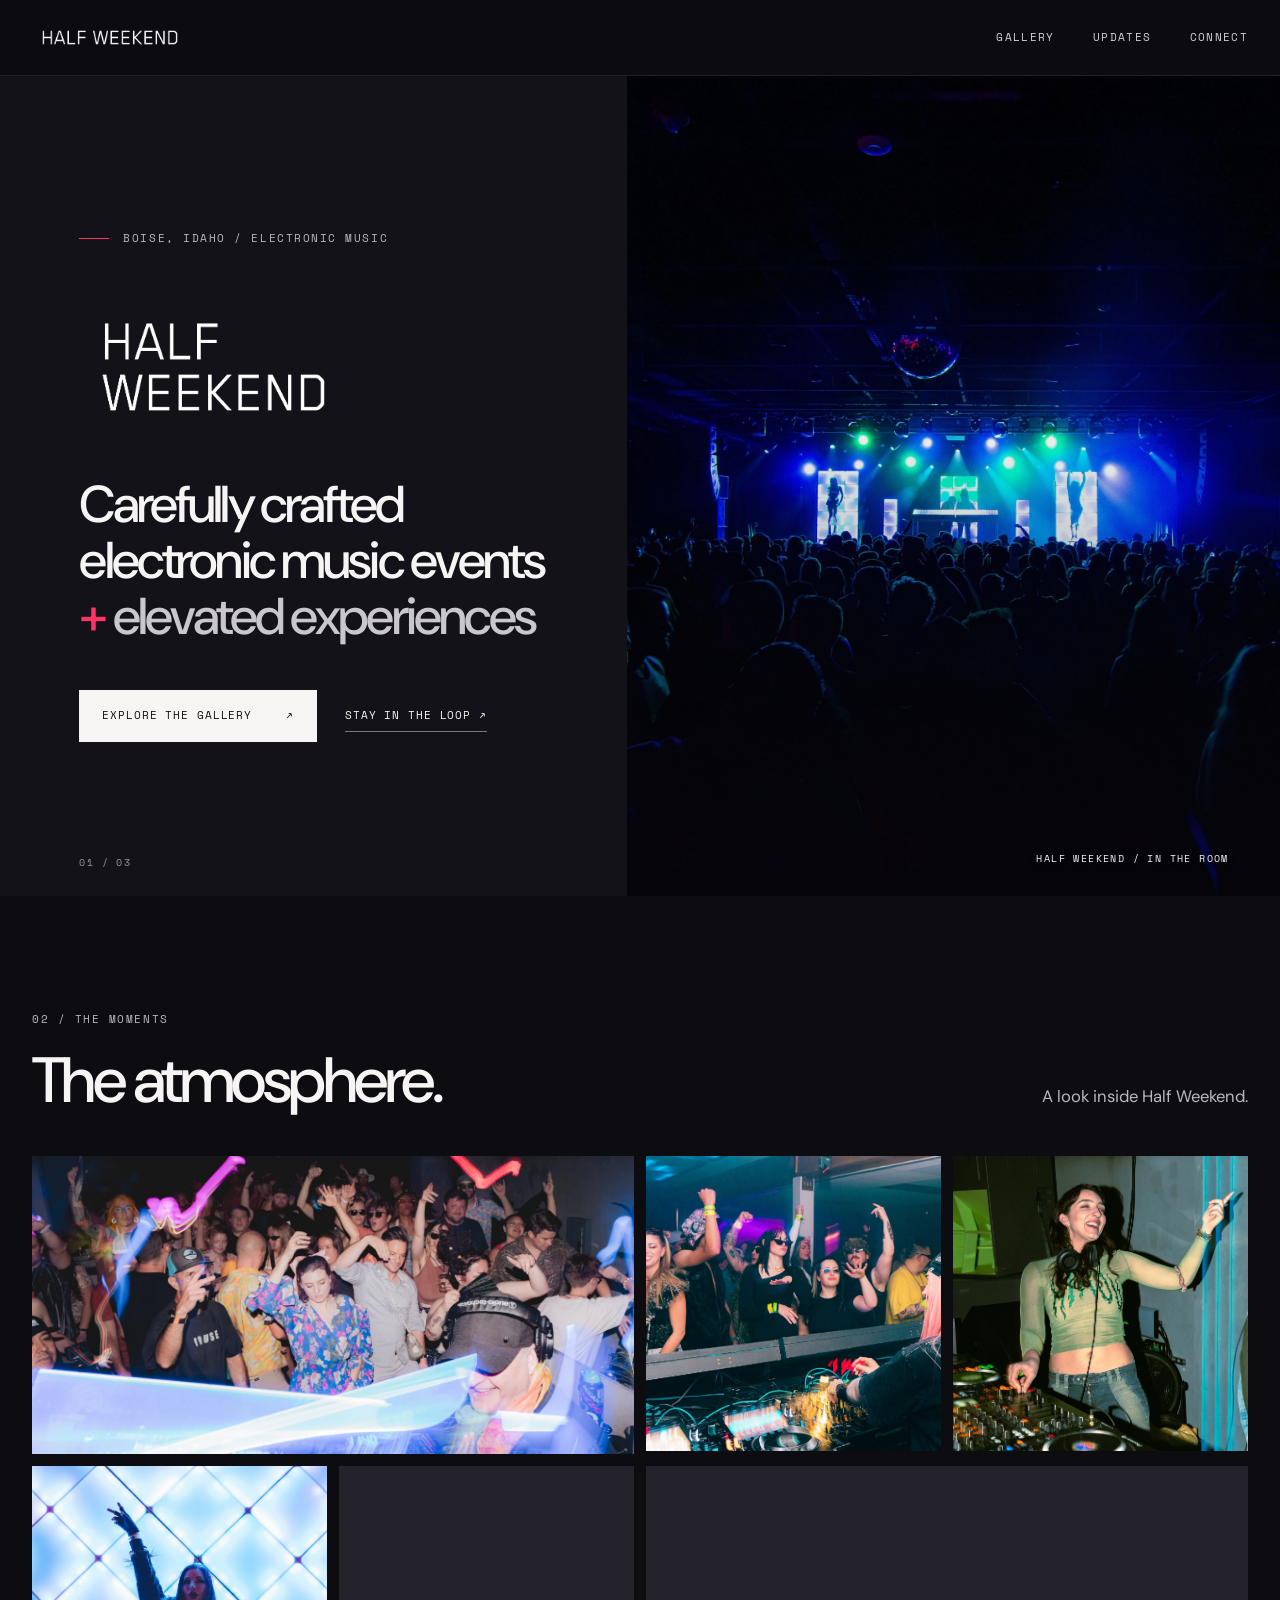
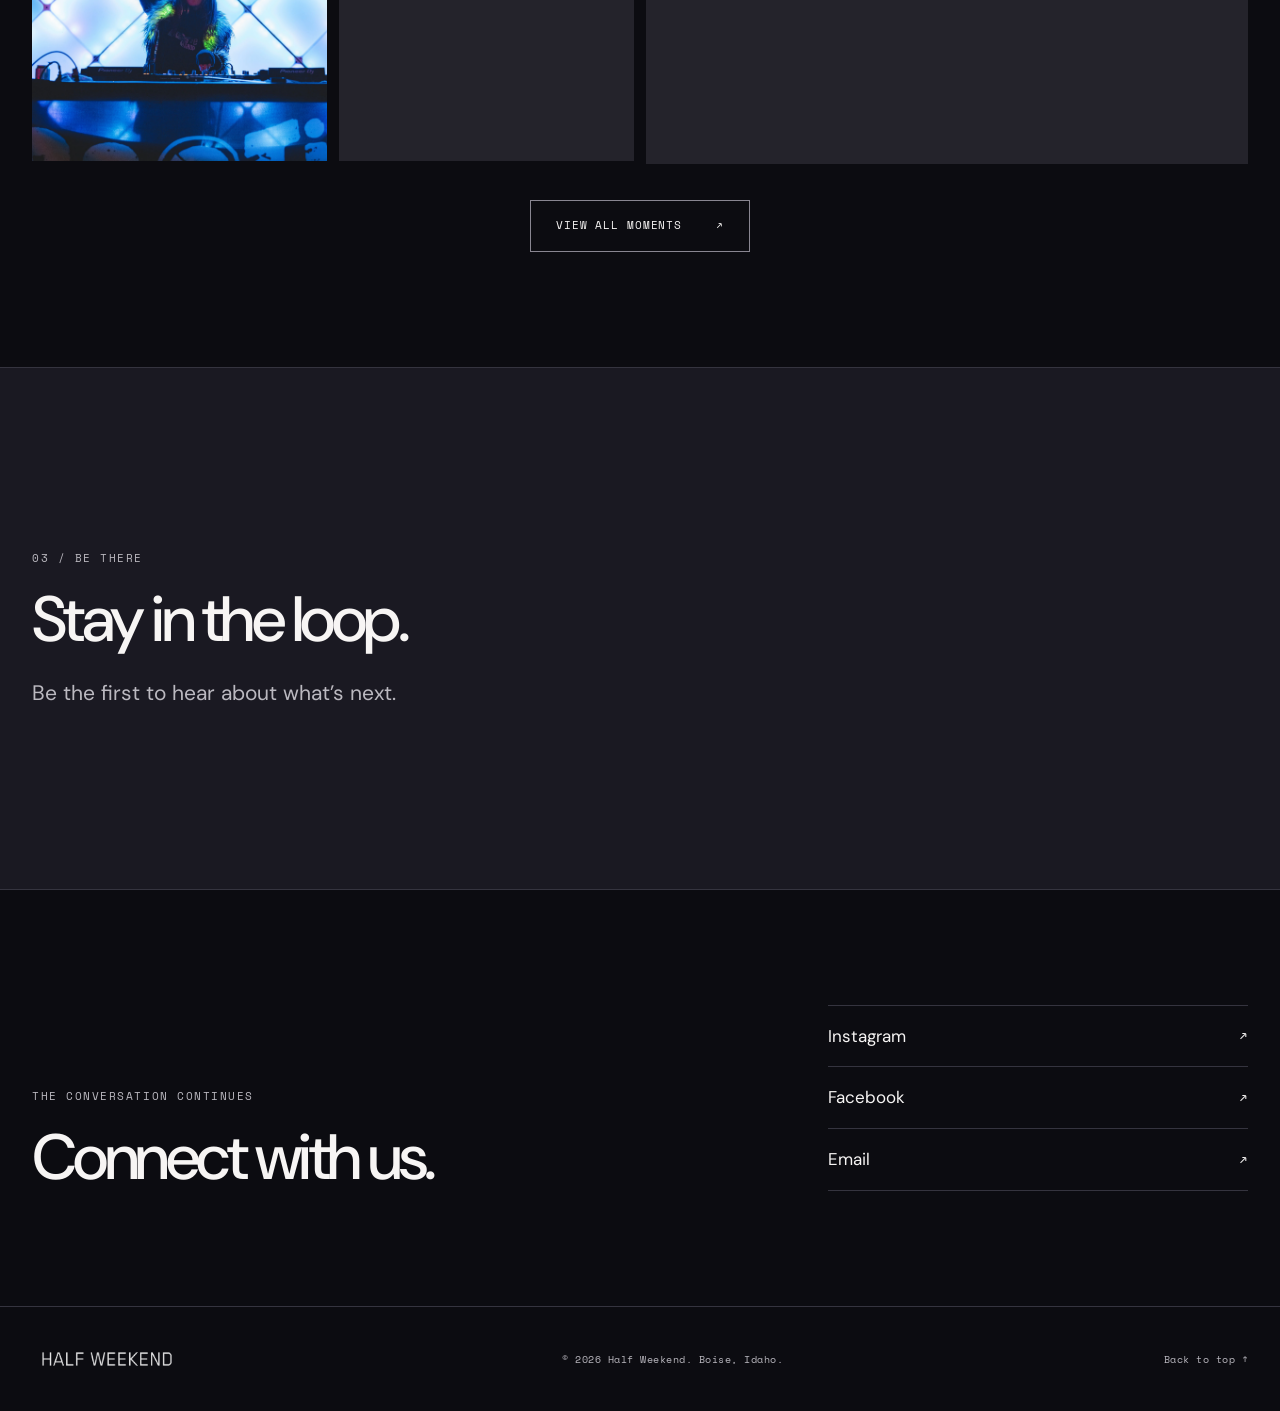
==== index.html @ f40caf77 "Remove gallery date range" ====
<!DOCTYPE html>
<html lang="en">
<head>
    <meta charset="UTF-8">
    <meta name="viewport" content="width=device-width, initial-scale=1.0">
    <meta name="theme-color" content="#101015">
    <title>Half Weekend | Experimental Music Events in Boise</title>
    <meta name="description" content="Carefully crafted electronic music events + elevated experiences in Boise, Idaho.">
    <meta property="og:title" content="Half Weekend | Experimental Music Events">
    <meta property="og:description" content="Carefully crafted electronic music events + elevated experiences in Boise, Idaho.">
    <meta property="og:image" content="https://halfweekend.com/hero.jpg">
    <meta property="og:type" content="website">
    <meta property="og:url" content="https://halfweekend.com">
    <meta name="twitter:card" content="summary_large_image">
    <meta name="twitter:title" content="Half Weekend | Experimental Music Events">
    <meta name="twitter:description" content="Carefully crafted electronic music events + elevated experiences in Boise, Idaho.">
    <meta name="twitter:image" content="https://halfweekend.com/hero.jpg">
    <link rel="icon" type="image/png" href="favicon.png">
    <script type="application/ld+json">
    {
        "@context": "https://schema.org",
        "@type": "Organization",
        "name": "Half Weekend",
        "url": "https://halfweekend.com",
        "description": "Carefully crafted electronic music events + elevated experiences in Boise, Idaho.",
        "genre": "Electronic",
        "location": {
            "@type": "Place",
            "name": "Boise, Idaho"
        },
        "sameAs": [
            "https://instagram.com/halfweekend",
            "https://facebook.com/halfweekend"
        ]
    }
    </script>
    <link rel="preconnect" href="https://fonts.googleapis.com">
    <link rel="preconnect" href="https://fonts.gstatic.com" crossorigin>
    <link href="https://fonts.googleapis.com/css2?family=DM+Sans:wght@400;500;600;700&family=Space+Mono:wght@400;700&display=swap" rel="stylesheet">
    <link rel="preload" href="hero.jpg" as="image">
    <link rel="stylesheet" href="style.css">
    <script src="script.js" defer></script>

</head>
<body>
    <a class="skip-link" href="#main">Skip to content</a>
    <!-- Navigation and first impression -->
    <header class="site-header" id="site-header">
        <div class="header-inner">
            <a class="brand" href="#top" aria-label="Half Weekend, back to top"><img src="logo-1line.png" alt="Half Weekend" width="1650" height="401"></a>
            <nav class="site-nav" aria-label="Main navigation">
                <a href="#gallery">Gallery</a>
                <a href="#signup">Updates</a>
                <a href="#connect">Connect</a>
            </nav>
        </div>
    </header>
    <main id="main">
        <section class="hero" id="top" aria-labelledby="hero-title">
            <div class="hero-copy">
                <div class="hero-copy-inner">
                    <p class="eyebrow hero-eyebrow"><span class="eyebrow-rule"></span>Boise, Idaho / Electronic music</p>
                    <img class="hero-logo" src="logo-stack.png" alt="Half Weekend" width="1362" height="753">
                    <h1 id="hero-title">Carefully crafted electronic music events <span><span class="plus">+</span> elevated experiences</span></h1>
                    <div class="hero-actions">
                        <a class="button button-primary" href="#gallery">Explore the gallery <span aria-hidden="true">↗</span></a>
                        <a class="text-link" href="#signup">Stay in the loop <span aria-hidden="true">↗</span></a>
                    </div>
                </div>
                <span class="hero-index" aria-hidden="true">01 / 03</span>
            </div>
            <div class="hero-visual" aria-hidden="true"><div class="hero-photo"></div><span class="photo-caption">Half Weekend / In the room</span></div>
        </section>

    <!-- Gallery -->
    <section class="gallery-section section" id="gallery" aria-labelledby="gallery-title">
        <div class="container">
            <div class="section-heading" data-reveal>
                <div><p class="eyebrow">02 / The moments</p><h2 id="gallery-title">The atmosphere.</h2></div>
                <p class="section-intro">A look inside Half Weekend.</p>
            </div>
            <div class="gallery-grid" id="gallery-grid">
                <button class="gallery-item" type="button" aria-label="Open event photo 1"><img src="gallery/01.jpg" alt="Guests dancing at a Half Weekend event" loading="lazy" decoding="async"></button>
                <button class="gallery-item" type="button" aria-label="Open event photo 2"><img src="gallery/03.jpg" alt="Crowd dancing near the DJ booth" loading="lazy" decoding="async"></button>
                <button class="gallery-item" type="button" aria-label="Open event photo 3"><img src="gallery/05.jpg" alt="DJ performing at a Half Weekend event" loading="lazy" decoding="async"></button>
                <button class="gallery-item" type="button" aria-label="Open event photo 4"><img src="gallery/08.jpg" alt="Performer in front of illuminated stage panels" loading="lazy" decoding="async"></button>
                <button class="gallery-item" type="button" aria-label="Open event photo 5"><img src="gallery/11.jpg" alt="DJ smiling beside the decks" loading="lazy" decoding="async"></button>
                <button class="gallery-item" type="button" aria-label="Open event photo 6"><img src="gallery/14.jpg" alt="Performer under red stage lighting" loading="lazy" decoding="async"></button>
                <button class="gallery-item" type="button" aria-label="Open event photo 7"><img src="gallery/17.jpg" alt="Half Weekend event moment" loading="lazy" decoding="async"></button>
                <button class="gallery-item" type="button" aria-label="Open event photo 8"><img src="gallery/19.jpg" alt="Half Weekend event moment" loading="lazy" decoding="async"></button>
                <button class="gallery-item" type="button" aria-label="Open event photo 9"><img src="gallery/22.jpg" alt="Half Weekend event moment" loading="lazy" decoding="async"></button>
                <button class="gallery-item" type="button" aria-label="Open event photo 10"><img src="gallery/25.jpg" alt="Half Weekend event moment" loading="lazy" decoding="async"></button>
                <button class="gallery-item" type="button" aria-label="Open event photo 11"><img src="gallery/27.jpg" alt="Half Weekend event moment" loading="lazy" decoding="async"></button>
                <button class="gallery-item" type="button" aria-label="Open event photo 12"><img src="gallery/30.jpg" alt="Half Weekend event moment" loading="lazy" decoding="async"></button>
                <button class="gallery-item" type="button" aria-label="Open event photo 13"><img src="gallery/33.jpg" alt="Half Weekend event moment" loading="lazy" decoding="async"></button>
                <button class="gallery-item" type="button" aria-label="Open event photo 14"><img src="gallery/35.jpg" alt="Half Weekend event moment" loading="lazy" decoding="async"></button>
                <button class="gallery-item" type="button" aria-label="Open event photo 15"><img src="gallery/38.jpg" alt="Half Weekend event moment" loading="lazy" decoding="async"></button>
                <button class="gallery-item" type="button" aria-label="Open event photo 16"><img src="gallery/40.jpg" alt="Half Weekend event moment" loading="lazy" decoding="async"></button>
                <button class="gallery-item" type="button" aria-label="Open event photo 17"><img src="gallery/43.jpg" alt="Half Weekend event moment" loading="lazy" decoding="async"></button>
                <button class="gallery-item" type="button" aria-label="Open event photo 18"><img src="gallery/45.jpg" alt="Half Weekend event moment" loading="lazy" decoding="async"></button>
                <button class="gallery-item" type="button" aria-label="Open event photo 19"><img src="gallery/48.jpg" alt="Half Weekend event moment" loading="lazy" decoding="async"></button>
                <button class="gallery-item" type="button" aria-label="Open event photo 20"><img src="gallery/50.jpg" alt="Half Weekend event moment" loading="lazy" decoding="async"></button>
                <button class="gallery-item" type="button" aria-label="Open event photo 21"><img src="gallery/53.jpg" alt="Half Weekend event moment" loading="lazy" decoding="async"></button>
                <button class="gallery-item" type="button" aria-label="Open event photo 22"><img src="gallery/55.jpg" alt="Half Weekend event moment" loading="lazy" decoding="async"></button>
                <button class="gallery-item" type="button" aria-label="Open event photo 23"><img src="gallery/58.jpg" alt="Half Weekend event moment" loading="lazy" decoding="async"></button>
                <button class="gallery-item" type="button" aria-label="Open event photo 24"><img src="gallery/60.jpg" alt="Half Weekend event moment" loading="lazy" decoding="async"></button>
            </div>
            <div class="gallery-action"><button class="button button-outline" id="gallery-toggle" type="button" aria-controls="gallery-grid" aria-expanded="false" hidden>View all moments <span aria-hidden="true">↗</span></button></div>
        </div>
    </section>

    <!-- Updates -->
    <section class="signup-section section" id="signup" aria-labelledby="signup-title">
        <div class="container signup-layout">
            <div class="signup-copy" data-reveal>
                <p class="eyebrow">03 / Be there</p>
                <h2 id="signup-title">Stay in the loop.</h2>
                <p>Be the first to hear about what’s next.</p>
            </div>
            <div class="signup-embed" data-reveal>
                <script src="https://embed.laylo.com/laylo-sdk.js"></script>
                <iframe id="laylo-drop-0bccf481-c435-4239-86c3-409376512aeb" title="Get Half Weekend event updates" frameborder="0" scrolling="no" allow="web-share" allowtransparency="true" style="width: 1px; min-width: 100%; max-width: 600px; margin: 0 auto; display: block;" src="https://embed.laylo.com?dropId=0bccf481-c435-4239-86c3-409376512aeb&color=ff3366&minimal=false&theme=dark"></iframe>
            </div>
        </div>
    </section>

    <!-- Connect -->
    <section class="connect-section section" id="connect" aria-labelledby="connect-title">
        <div class="container connect-layout" data-reveal>
            <div><p class="eyebrow">The conversation continues</p><h2 id="connect-title">Connect with us.</h2></div>
            <div class="connect-links">
                <a href="https://instagram.com/halfweekend" target="_blank" rel="noopener noreferrer">Instagram <span aria-hidden="true">↗</span></a>
                <a href="https://facebook.com/halfweekend" target="_blank" rel="noopener noreferrer">Facebook <span aria-hidden="true">↗</span></a>
                <a href="mailto:booking@halfweekend.com">Email <span aria-hidden="true">↗</span></a>
            </div>
        </div>
    </section>
    </main>

    <footer class="site-footer">
        <div class="container footer-inner">
            <img src="logo-1line.png" alt="Half Weekend" width="1650" height="401">
            <p>&copy; 2026 Half Weekend. Boise, Idaho.</p>
            <a href="#top">Back to top ↑</a>
        </div>
    </footer>

    <div class="lightbox" id="lightbox" role="dialog" aria-modal="true" aria-label="Event photo viewer" hidden>
        <button class="lightbox-close" type="button" aria-label="Close image viewer">×</button>
        <img class="lightbox-image" src="" alt="">
    </div>
</body>
</html>
---- style.css ----
:root {
  --ink: #f7f5f4;
  --muted: #bbb9c0;
  --quiet: #9997a3;
  --bg: #0c0c11;
  --panel: #121218;
  --panel-alt: #1a1922;
  --line: #35343f;
  --accent: #ff3366;
  --font-body: 'DM Sans', Arial, sans-serif;
  --font-label: 'Space Mono', monospace;
  --ease: cubic-bezier(.22, 1, .36, 1);
}
* { box-sizing: border-box; }
html { scroll-behavior: smooth; scroll-padding-top: 76px; }
body { margin: 0; min-width: 320px; color: var(--ink); background: var(--bg); font-family: var(--font-body); -webkit-font-smoothing: antialiased; }
body.lightbox-open { overflow: hidden; }
a { color: inherit; text-decoration: none; }
button { font: inherit; }
img { display: block; max-width: 100%; }
:focus-visible { outline: 2px solid var(--accent); outline-offset: 4px; }
[hidden] { display: none !important; }
.container { width: min(100% - 64px, 1360px); margin-inline: auto; }
.skip-link { position: fixed; z-index: 500; top: -70px; left: 16px; padding: 12px 18px; background: var(--ink); color: var(--bg); }
.skip-link:focus { top: 12px; }
.eyebrow { display: flex; align-items: center; gap: 14px; margin: 0; color: var(--muted); font: 400 11px/1.6 var(--font-label); letter-spacing: .14em; text-transform: uppercase; }
.eyebrow-rule { width: 30px; height: 1px; flex: none; background: var(--accent); }

/* Navigation */
.site-header { position: sticky; top: 0; z-index: 100; height: 76px; background: rgba(12,12,17,.94); border-bottom: 1px solid rgba(255,255,255,.09); backdrop-filter: blur(18px); -webkit-backdrop-filter: blur(18px); transition: box-shadow .45s var(--ease); }
.site-header.scrolled { box-shadow: 0 12px 38px rgba(0,0,0,.22); }
.header-inner { width: min(100% - 64px, 1360px); height: 100%; margin-inline: auto; display: flex; align-items: center; justify-content: space-between; gap: 24px; }
.brand { display: inline-flex; align-items: center; flex: none; }
.brand img { width: 156px; height: auto; }
.site-nav { display: flex; align-items: center; gap: clamp(20px, 3vw, 44px); }
.site-nav a { position: relative; padding: 10px 0; color: #d4d2d7; font: 400 11px/1.4 var(--font-label); letter-spacing: .12em; text-transform: uppercase; transition: color .3s ease; }
.site-nav a::after { content: ''; position: absolute; left: 0; right: 100%; bottom: 4px; height: 1px; background: var(--accent); transition: right .5s var(--ease); }
.site-nav a:hover { color: white; }
.site-nav a:hover::after, .site-nav a:focus-visible::after { right: 0; }

/* First impression */
.hero { min-height: min(820px, calc(100svh - 76px)); display: grid; grid-template-columns: minmax(0, 49%) minmax(0, 51%); background: var(--panel); }
.hero-copy { position: relative; display: flex; align-items: center; padding: clamp(48px, 7vw, 112px) clamp(32px, 6.2vw, 112px); }
.hero-copy-inner { width: min(100%, 660px); margin-left: auto; }
.hero-logo { width: clamp(210px, 21vw, 315px); height: auto; margin: clamp(28px, 5vh, 54px) 0 clamp(24px, 4vh, 42px); animation: rise-in 1s var(--ease) both; }
.hero-eyebrow { animation: rise-in .85s var(--ease) both; }
.hero h1 { max-width: 690px; margin: 0; font-size: clamp(2.6rem, 4.05vw, 5rem); font-weight: 500; line-height: 1.08; letter-spacing: -.055em; text-wrap: balance; animation: rise-in 1.1s .12s var(--ease) both; }
.hero h1 span { color: #c9c6ce; }
.hero h1 .plus { color: var(--accent); }
.hero-actions { display: flex; align-items: center; flex-wrap: wrap; gap: 28px; margin-top: clamp(30px, 5vh, 54px); animation: rise-in 1.1s .25s var(--ease) both; }
.button { display: inline-flex; min-height: 52px; align-items: center; justify-content: center; gap: 34px; padding: 12px 22px; border: 1px solid transparent; cursor: pointer; font: 400 11px/1.4 var(--font-label); letter-spacing: .08em; text-transform: uppercase; transition: background .3s ease, color .3s ease, border-color .3s ease, transform .5s var(--ease); }
.button:hover { transform: translateY(-3px); }
.button-primary { color: #101015; background: var(--ink); }
.button-primary:hover { background: var(--accent); }
.text-link { display: inline-flex; align-items: center; gap: 8px; padding: 8px 0; color: var(--ink); font: 400 11px/1.4 var(--font-label); letter-spacing: .08em; text-transform: uppercase; border-bottom: 1px solid #777581; transition: color .3s ease, border-color .3s ease; }
.text-link:hover { color: var(--accent); border-color: var(--accent); }
.hero-index { position: absolute; left: clamp(32px, 6.2vw, 112px); bottom: 26px; color: var(--quiet); font: 400 10px var(--font-label); letter-spacing: .14em; }
.hero-visual { position: relative; min-width: 0; overflow: hidden; background: #090b18; }
.hero-photo { position: absolute; inset: 0; background: linear-gradient(180deg, rgba(8,7,16,.08) 45%, rgba(8,7,16,.55) 100%), url('hero.jpg') center center / cover no-repeat; animation: photo-arrive 2s var(--ease) both; }
.photo-caption { position: absolute; right: clamp(24px, 4vw, 60px); bottom: 30px; color: #f5f3f8; font: 400 10px var(--font-label); letter-spacing: .14em; text-transform: uppercase; text-shadow: 0 1px 8px #000; }

/* Sections and gallery */
.section { padding: clamp(84px, 9vw, 152px) 0; }
.section-heading { display: flex; align-items: end; justify-content: space-between; gap: 32px; margin-bottom: 42px; }
.section h2 { margin: 18px 0 0; font-size: clamp(2.55rem, 5vw, 5.2rem); font-weight: 500; line-height: 1.05; letter-spacing: -.055em; }
.section-intro { margin: 0 0 4px; color: var(--muted); font-size: clamp(15px, 1.3vw, 18px); line-height: 1.55; }
.gallery-grid { display: grid; grid-template-columns: repeat(12, minmax(0, 1fr)); gap: 12px; }
.gallery-item { position: relative; grid-column: span 3; overflow: hidden; aspect-ratio: 1; padding: 0; border: 0; background: #24232b; cursor: zoom-in; }
.gallery-item:nth-child(6n + 1), .gallery-item:nth-child(6n + 6) { grid-column: span 6; aspect-ratio: 2.02; }
.gallery-item img { width: 100%; height: 100%; object-fit: cover; transition: transform .9s var(--ease), filter .5s ease; }
.gallery-item::after { content: 'VIEW ↗'; position: absolute; inset: auto 0 0; padding: 34px 18px 16px; color: white; background: linear-gradient(transparent, rgba(0,0,0,.62)); opacity: 0; transform: translateY(7px); font: 400 10px var(--font-label); letter-spacing: .14em; text-align: left; transition: opacity .5s var(--ease), transform .5s var(--ease); }
.gallery-item:hover img, .gallery-item:focus-visible img { transform: scale(1.045); filter: brightness(.8); }
.gallery-item:hover::after, .gallery-item:focus-visible::after { opacity: 1; transform: translateY(0); }
.gallery-grid.is-collapsed .gallery-item:nth-child(n + 7) { display: none; }
.gallery-action { margin-top: 36px; text-align: center; }
.button-outline { min-width: 220px; color: var(--ink); border-color: #898691; background: transparent; }
.button-outline:hover { border-color: var(--accent); color: var(--accent); }

/* Updates */
.signup-section { background: var(--panel-alt); border-block: 1px solid var(--line); }
.signup-layout { display: grid; grid-template-columns: minmax(0, 1fr) minmax(0, 1fr); align-items: center; gap: clamp(36px, 7vw, 112px); }
.signup-copy h2 { max-width: 560px; }
.signup-copy > p:last-child { margin: 26px 0 0; color: var(--muted); font-size: clamp(17px, 1.7vw, 21px); }
.signup-embed { width: 100%; max-width: 600px; min-height: 290px; margin-inline: auto; }
.signup-embed iframe { border: 0; }

/* Connect and footer */
.connect-layout { display: flex; align-items: end; justify-content: space-between; gap: 48px; }
.connect-layout h2 { margin-bottom: 0; }
.connect-links { width: min(100%, 420px); }
.connect-links a { display: flex; align-items: center; justify-content: space-between; min-height: 62px; border-bottom: 1px solid var(--line); font-size: 17px; transition: color .3s ease, padding .5s var(--ease); }
.connect-links a:first-child { border-top: 1px solid var(--line); }
.connect-links a:hover { color: var(--accent); padding-inline: 8px; }
.connect-links a span { font: 14px var(--font-label); }
.site-footer { padding: 34px 0; border-top: 1px solid var(--line); }
.footer-inner { display: flex; align-items: center; justify-content: space-between; gap: 24px; }
.footer-inner img { width: 150px; height: auto; opacity: .88; }
.footer-inner p, .footer-inner a { margin: 0; color: var(--muted); font: 400 10px/1.5 var(--font-label); letter-spacing: .05em; }
.footer-inner a { transition: color .3s ease; }
.footer-inner a:hover { color: var(--accent); }

/* Viewer */
.lightbox { position: fixed; z-index: 300; inset: 0; display: grid; place-items: center; padding: 72px 24px 24px; background: rgba(4,4,8,.96); animation: fade-in .35s ease both; }
.lightbox-image { max-width: 100%; max-height: calc(100svh - 96px); object-fit: contain; }
.lightbox-close { position: absolute; top: 12px; right: 22px; width: 48px; height: 48px; color: white; border: 0; background: transparent; cursor: pointer; font-size: 36px; line-height: 1; }

/* Motion stays quiet and never hides content without script support. */
@keyframes rise-in { from { opacity: 0; transform: translateY(20px); } to { opacity: 1; transform: translateY(0); } }
@keyframes photo-arrive { from { opacity: .45; transform: scale(1.055); } to { opacity: 1; transform: scale(1); } }
@keyframes fade-in { from { opacity: 0; } to { opacity: 1; } }
.will-reveal { opacity: 0; transform: translateY(22px); transition: opacity .9s var(--ease), transform .9s var(--ease); }
.will-reveal.is-visible { opacity: 1; transform: translateY(0); }

@media (max-width: 1100px) {
  .hero { grid-template-columns: 52% 48%; }
  .hero-copy { padding-inline: clamp(32px, 5vw, 60px); }
  .hero-index { left: clamp(32px, 5vw, 60px); }
  .hero h1 { font-size: clamp(2.55rem, 4.6vw, 4rem); }
}
@media (max-width: 800px) {
  .hero { min-height: 0; grid-template-columns: 1fr; }
  .hero-copy { min-height: 590px; padding: 52px 32px 64px; }
  .hero-copy-inner { margin: 0; }
  .hero-logo { width: clamp(200px, 36vw, 280px); margin-block: 28px; }
  .hero h1 { max-width: 650px; font-size: clamp(2.8rem, 7vw, 4.3rem); }
  .hero-index { left: 32px; bottom: 20px; }
  .hero-visual { height: clamp(360px, 56vw, 540px); }
  .gallery-item { grid-column: span 6; }
  .gallery-item:nth-child(6n + 1), .gallery-item:nth-child(6n + 6) { grid-column: span 12; aspect-ratio: 1.8; }
  .signup-layout { grid-template-columns: 1fr; gap: 36px; }
  .signup-embed { margin-inline: 0; }
  .connect-layout { align-items: start; flex-direction: column; }
}
@media (max-width: 560px) {
  html { scroll-padding-top: 64px; }
  .container, .header-inner { width: min(100% - 36px, 1360px); }
  .site-header { height: 64px; }
  .brand img { width: 112px; }
  .site-nav { gap: 12px; }
  .site-nav a { font-size: 9px; letter-spacing: .03em; }
  .hero-copy { min-height: 0; padding: 42px 24px 62px; }
  .hero-eyebrow { font-size: 9px; letter-spacing: .06em; }
  .eyebrow-rule { width: 18px; }
  .hero-logo { width: 208px; margin-block: 24px; }
  .hero h1 { font-size: clamp(2.15rem, 10vw, 3.25rem); }
  .hero-actions { gap: 18px; margin-top: 28px; }
  .button { min-height: 48px; gap: 18px; padding-inline: 16px; font-size: 10px; }
  .text-link { font-size: 10px; }
  .hero-index { display: none; }
  .hero-visual { height: 35svh; min-height: 220px; }
  .photo-caption { right: 18px; bottom: 18px; font-size: 9px; }
  .section { padding-block: 74px; }
  .section-heading { display: block; margin-bottom: 28px; }
  .section h2 { margin-top: 14px; }
  .section-intro { margin-top: 20px; }
  .gallery-grid { gap: 8px; }
  .gallery-item, .gallery-item:nth-child(6n + 1), .gallery-item:nth-child(6n + 6) { grid-column: span 6; aspect-ratio: .88; }
  .signup-embed { min-height: 300px; }
  .connect-layout { gap: 32px; }
  .footer-inner { flex-wrap: wrap; }
  .footer-inner img { width: 130px; }
  .footer-inner p { order: 3; width: 100%; }
}
@media (max-width: 360px) {
  .brand img { width: 96px; }
  .site-nav { gap: 9px; }
  .site-nav a { font-size: 8px; }
  .hero h1 { font-size: 2.05rem; }
}
@media (prefers-reduced-motion: reduce) {
  html { scroll-behavior: auto; }
  *, *::before, *::after { animation-duration: .01ms !important; animation-iteration-count: 1 !important; transition-duration: .01ms !important; }
  .will-reveal { opacity: 1; transform: none; }
}
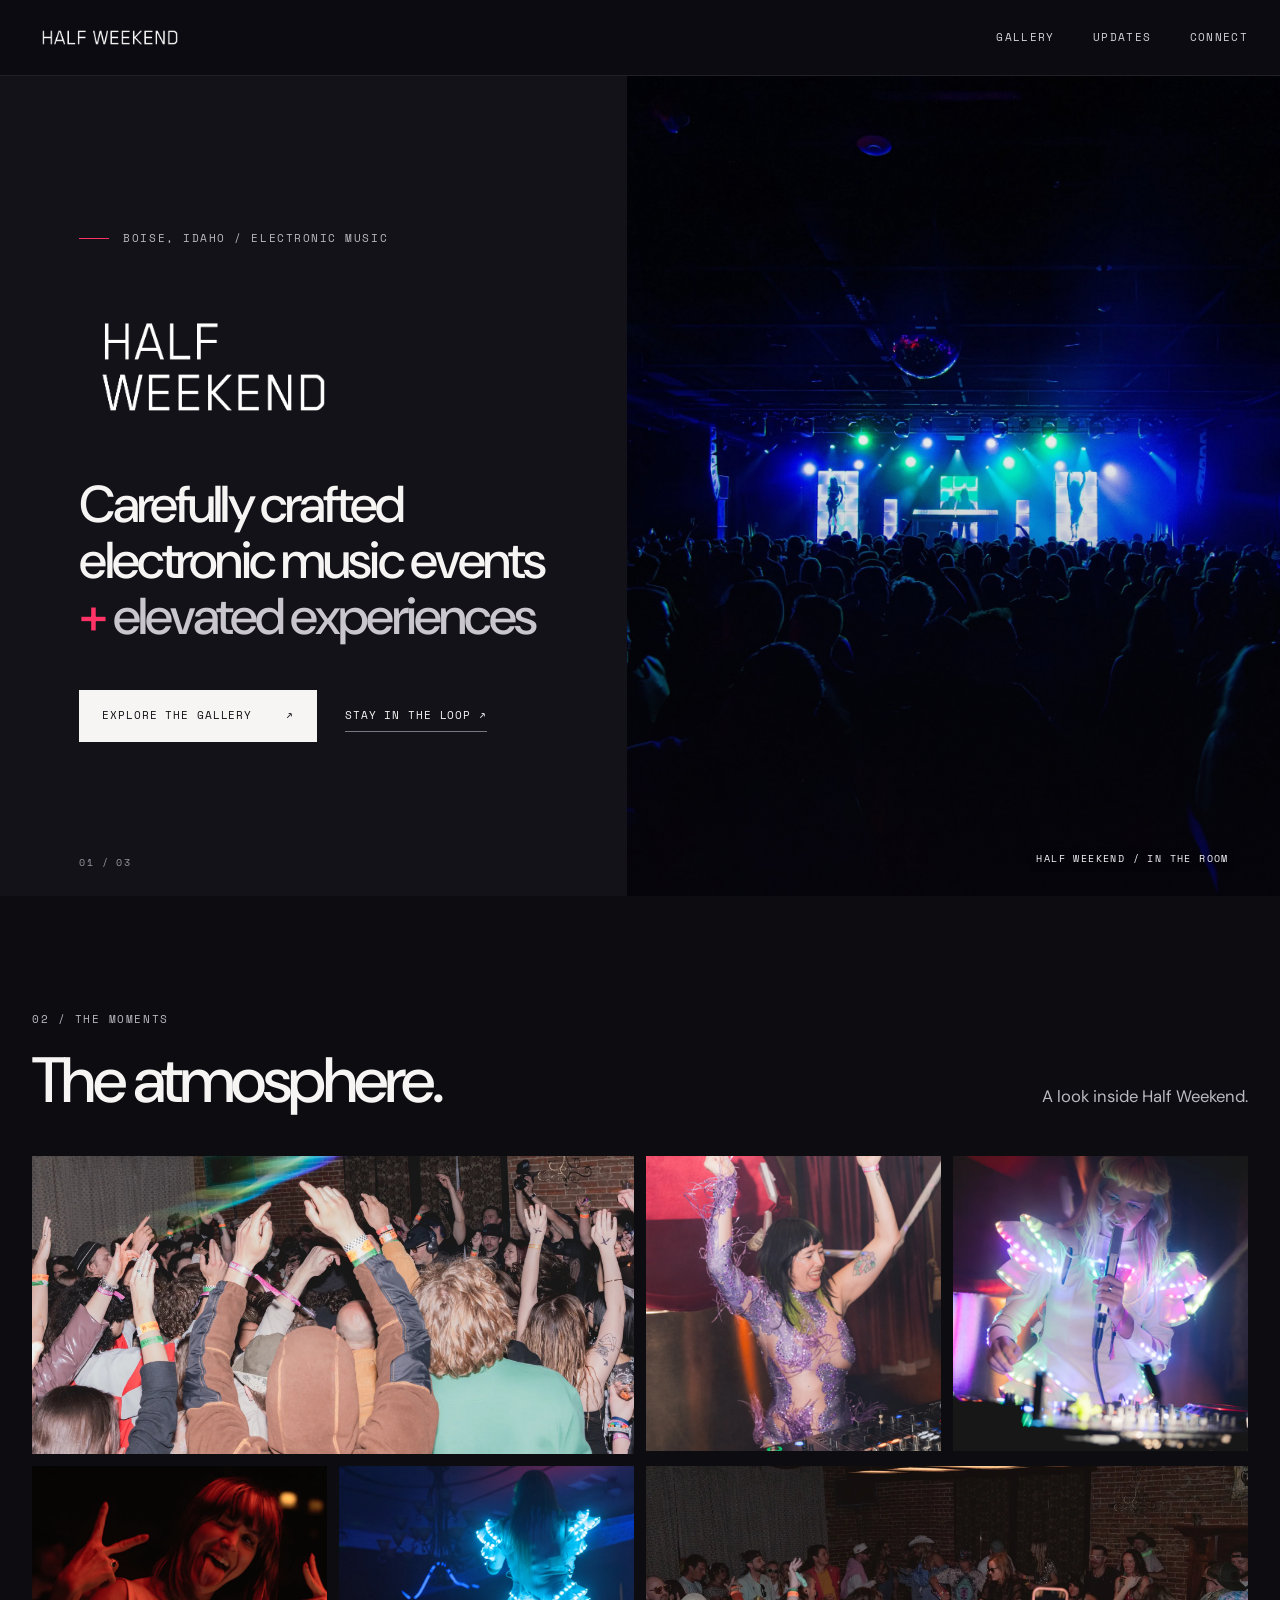
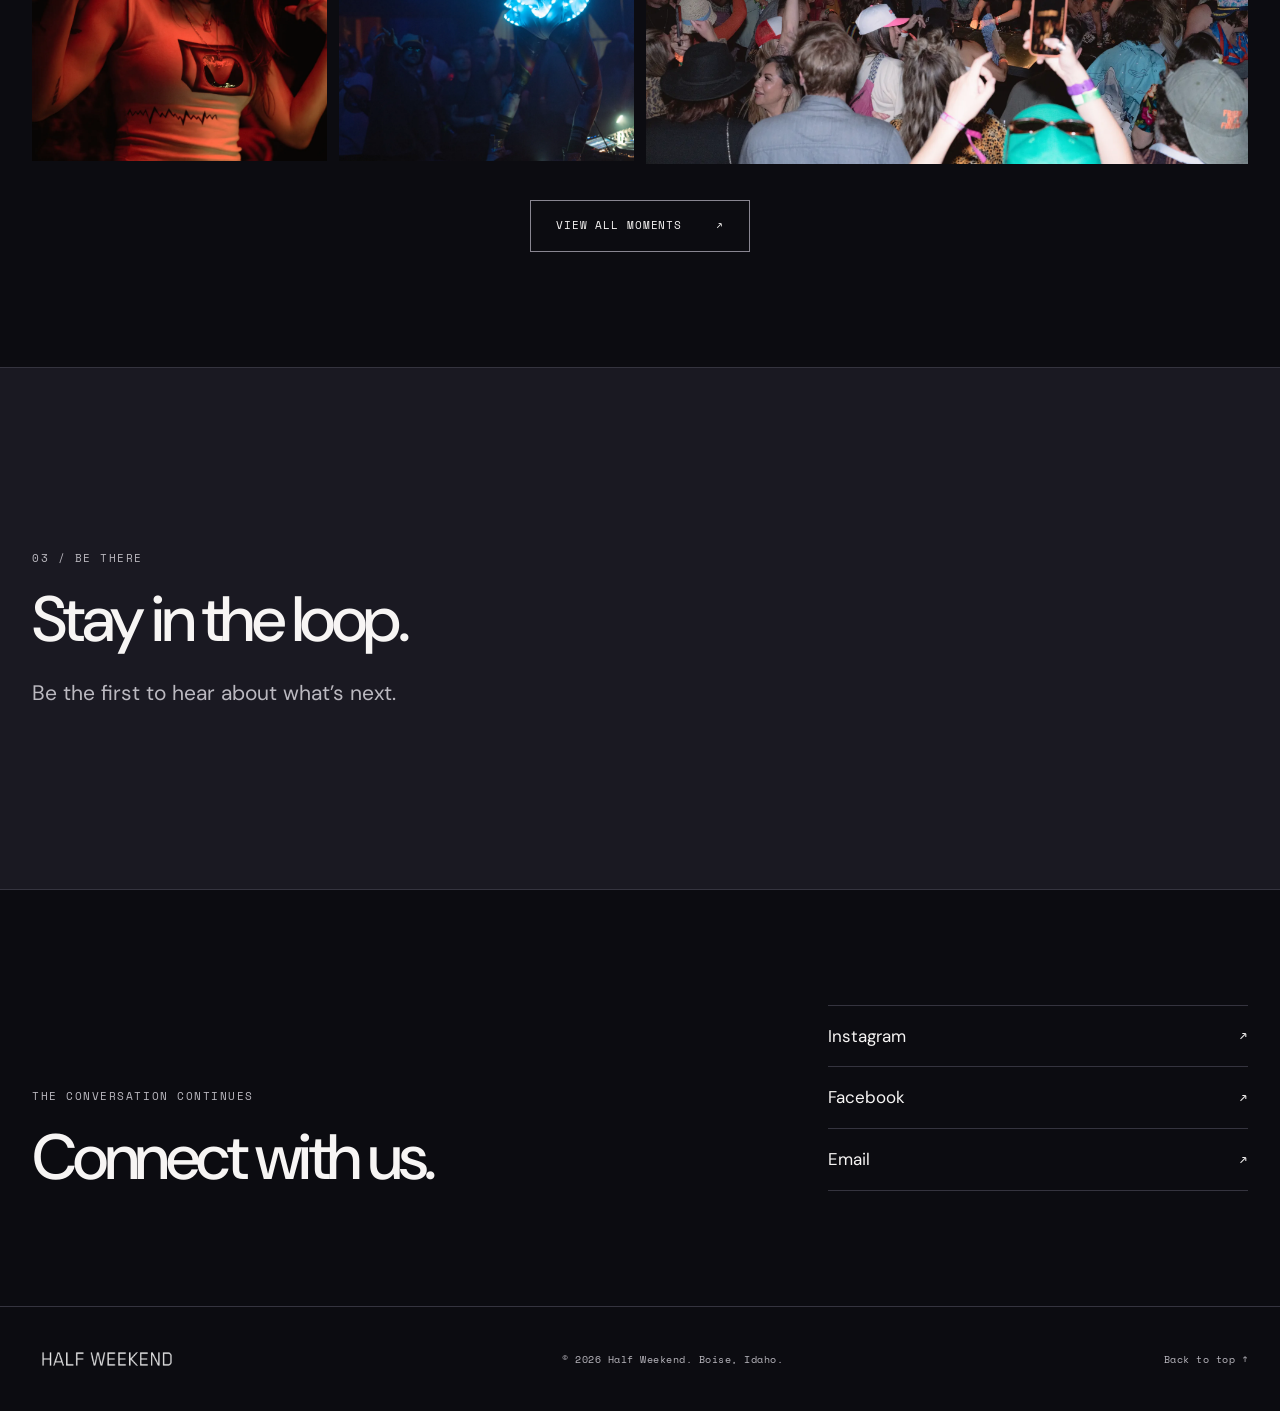
==== commit 4e316b66: "Add new event photos to gallery in recent-first order" ====
--- a/index.html
+++ b/index.html
@@ -80,30 +80,102 @@
                 <p class="section-intro">A look inside Half Weekend.</p>
             </div>
             <div class="gallery-grid" id="gallery-grid">
-                <button class="gallery-item" type="button" aria-label="Open event photo 1"><img src="gallery/01.jpg" alt="Guests dancing at a Half Weekend event" loading="lazy" decoding="async"></button>
-                <button class="gallery-item" type="button" aria-label="Open event photo 2"><img src="gallery/03.jpg" alt="Crowd dancing near the DJ booth" loading="lazy" decoding="async"></button>
-                <button class="gallery-item" type="button" aria-label="Open event photo 3"><img src="gallery/05.jpg" alt="DJ performing at a Half Weekend event" loading="lazy" decoding="async"></button>
-                <button class="gallery-item" type="button" aria-label="Open event photo 4"><img src="gallery/08.jpg" alt="Performer in front of illuminated stage panels" loading="lazy" decoding="async"></button>
-                <button class="gallery-item" type="button" aria-label="Open event photo 5"><img src="gallery/11.jpg" alt="DJ smiling beside the decks" loading="lazy" decoding="async"></button>
-                <button class="gallery-item" type="button" aria-label="Open event photo 6"><img src="gallery/14.jpg" alt="Performer under red stage lighting" loading="lazy" decoding="async"></button>
-                <button class="gallery-item" type="button" aria-label="Open event photo 7"><img src="gallery/17.jpg" alt="Half Weekend event moment" loading="lazy" decoding="async"></button>
-                <button class="gallery-item" type="button" aria-label="Open event photo 8"><img src="gallery/19.jpg" alt="Half Weekend event moment" loading="lazy" decoding="async"></button>
-                <button class="gallery-item" type="button" aria-label="Open event photo 9"><img src="gallery/22.jpg" alt="Half Weekend event moment" loading="lazy" decoding="async"></button>
-                <button class="gallery-item" type="button" aria-label="Open event photo 10"><img src="gallery/25.jpg" alt="Half Weekend event moment" loading="lazy" decoding="async"></button>
-                <button class="gallery-item" type="button" aria-label="Open event photo 11"><img src="gallery/27.jpg" alt="Half Weekend event moment" loading="lazy" decoding="async"></button>
-                <button class="gallery-item" type="button" aria-label="Open event photo 12"><img src="gallery/30.jpg" alt="Half Weekend event moment" loading="lazy" decoding="async"></button>
-                <button class="gallery-item" type="button" aria-label="Open event photo 13"><img src="gallery/33.jpg" alt="Half Weekend event moment" loading="lazy" decoding="async"></button>
-                <button class="gallery-item" type="button" aria-label="Open event photo 14"><img src="gallery/35.jpg" alt="Half Weekend event moment" loading="lazy" decoding="async"></button>
-                <button class="gallery-item" type="button" aria-label="Open event photo 15"><img src="gallery/38.jpg" alt="Half Weekend event moment" loading="lazy" decoding="async"></button>
-                <button class="gallery-item" type="button" aria-label="Open event photo 16"><img src="gallery/40.jpg" alt="Half Weekend event moment" loading="lazy" decoding="async"></button>
-                <button class="gallery-item" type="button" aria-label="Open event photo 17"><img src="gallery/43.jpg" alt="Half Weekend event moment" loading="lazy" decoding="async"></button>
-                <button class="gallery-item" type="button" aria-label="Open event photo 18"><img src="gallery/45.jpg" alt="Half Weekend event moment" loading="lazy" decoding="async"></button>
-                <button class="gallery-item" type="button" aria-label="Open event photo 19"><img src="gallery/48.jpg" alt="Half Weekend event moment" loading="lazy" decoding="async"></button>
-                <button class="gallery-item" type="button" aria-label="Open event photo 20"><img src="gallery/50.jpg" alt="Half Weekend event moment" loading="lazy" decoding="async"></button>
-                <button class="gallery-item" type="button" aria-label="Open event photo 21"><img src="gallery/53.jpg" alt="Half Weekend event moment" loading="lazy" decoding="async"></button>
-                <button class="gallery-item" type="button" aria-label="Open event photo 22"><img src="gallery/55.jpg" alt="Half Weekend event moment" loading="lazy" decoding="async"></button>
-                <button class="gallery-item" type="button" aria-label="Open event photo 23"><img src="gallery/58.jpg" alt="Half Weekend event moment" loading="lazy" decoding="async"></button>
-                <button class="gallery-item" type="button" aria-label="Open event photo 24"><img src="gallery/60.jpg" alt="Half Weekend event moment" loading="lazy" decoding="async"></button>
+                <button class="gallery-item" type="button" aria-label="Open event photo 1"><img src="gallery/new/half-weekend-treefort-adelmann-59.webp" alt="Guests raising their hands on the dance floor" width="2000" height="1125" loading="lazy" decoding="async"></button>
+                <button class="gallery-item" type="button" aria-label="Open event photo 2"><img src="gallery/new/half-weekend-treefort-adelmann-53.webp" alt="Performer celebrating behind the decks" width="1600" height="2000" loading="lazy" decoding="async"></button>
+                <button class="gallery-item" type="button" aria-label="Open event photo 3"><img src="gallery/new/half-weekend-treefort-adelmann-65.webp" alt="Performer lit by colorful LEDs" width="1600" height="2000" loading="lazy" decoding="async"></button>
+                <button class="gallery-item" type="button" aria-label="Open event photo 4"><img src="gallery/new/half-weekend-treefort-adelmann-50.webp" alt="DJ smiling under red lighting" width="1600" height="2000" loading="lazy" decoding="async"></button>
+                <button class="gallery-item" type="button" aria-label="Open event photo 5"><img src="gallery/new/half-weekend-treefort-adelmann-71.webp" alt="Performer surrounded by blue light" width="1600" height="2000" loading="lazy" decoding="async"></button>
+                <button class="gallery-item" type="button" aria-label="Open event photo 6"><img src="gallery/new/half-weekend-treefort-adelmann-1.webp" alt="A packed room at Half Weekend" width="2000" height="1125" loading="lazy" decoding="async"></button>
+                <button class="gallery-item" type="button" aria-label="Open event photo 7"><img src="gallery/new/half-weekend-treefort-adelmann-13.webp" alt="Half Weekend Treefort event moment" width="2000" height="1125" loading="lazy" decoding="async"></button>
+                <button class="gallery-item" type="button" aria-label="Open event photo 8"><img src="gallery/new/half-weekend-treefort-adelmann-16.webp" alt="Half Weekend Treefort event moment" width="2000" height="1125" loading="lazy" decoding="async"></button>
+                <button class="gallery-item" type="button" aria-label="Open event photo 9"><img src="gallery/new/half-weekend-treefort-adelmann-18.webp" alt="Half Weekend Treefort event moment" width="2000" height="1125" loading="lazy" decoding="async"></button>
+                <button class="gallery-item" type="button" aria-label="Open event photo 10"><img src="gallery/new/half-weekend-treefort-adelmann-19.webp" alt="Half Weekend Treefort event moment" width="1600" height="2000" loading="lazy" decoding="async"></button>
+                <button class="gallery-item" type="button" aria-label="Open event photo 11"><img src="gallery/new/half-weekend-treefort-adelmann-29.webp" alt="Half Weekend Treefort event moment" width="1600" height="2000" loading="lazy" decoding="async"></button>
+                <button class="gallery-item" type="button" aria-label="Open event photo 12"><img src="gallery/new/half-weekend-treefort-adelmann-37.webp" alt="Half Weekend Treefort event moment" width="2000" height="1125" loading="lazy" decoding="async"></button>
+                <button class="gallery-item" type="button" aria-label="Open event photo 13"><img src="gallery/new/half-weekend-treefort-adelmann-39.webp" alt="Half Weekend Treefort event moment" width="2000" height="1125" loading="lazy" decoding="async"></button>
+                <button class="gallery-item" type="button" aria-label="Open event photo 14"><img src="gallery/new/half-weekend-treefort-adelmann-44.webp" alt="Half Weekend Treefort event moment" width="2000" height="1125" loading="lazy" decoding="async"></button>
+                <button class="gallery-item" type="button" aria-label="Open event photo 15"><img src="gallery/new/half-weekend-treefort-adelmann-46.webp" alt="Half Weekend Treefort event moment" width="2000" height="1125" loading="lazy" decoding="async"></button>
+                <button class="gallery-item" type="button" aria-label="Open event photo 16"><img src="gallery/new/half-weekend-treefort-adelmann-49.webp" alt="Half Weekend Treefort event moment" width="1600" height="2000" loading="lazy" decoding="async"></button>
+                <button class="gallery-item" type="button" aria-label="Open event photo 17"><img src="gallery/new/half-weekend-treefort-adelmann-51.webp" alt="Half Weekend Treefort event moment" width="2000" height="1125" loading="lazy" decoding="async"></button>
+                <button class="gallery-item" type="button" aria-label="Open event photo 18"><img src="gallery/new/half-weekend-treefort-adelmann-57.webp" alt="Half Weekend Treefort event moment" width="2000" height="1125" loading="lazy" decoding="async"></button>
+                <button class="gallery-item" type="button" aria-label="Open event photo 19"><img src="gallery/new/half-weekend-treefort-adelmann-64.webp" alt="Half Weekend Treefort event moment" width="1600" height="2000" loading="lazy" decoding="async"></button>
+                <button class="gallery-item" type="button" aria-label="Open event photo 20"><img src="gallery/new/half-weekend-treefort-adelmann-67.webp" alt="Half Weekend Treefort event moment" width="2000" height="1600" loading="lazy" decoding="async"></button>
+                <button class="gallery-item" type="button" aria-label="Open event photo 21"><img src="gallery/new/half-weekend-treefort-adelmann-68.webp" alt="Half Weekend Treefort event moment" width="1600" height="2000" loading="lazy" decoding="async"></button>
+                <button class="gallery-item" type="button" aria-label="Open event photo 22"><img src="gallery/new/half-weekend-treefort-adelmann-75.webp" alt="Half Weekend Treefort event moment" width="1600" height="2000" loading="lazy" decoding="async"></button>
+                <button class="gallery-item" type="button" aria-label="Open event photo 23"><img src="gallery/new/prestonvalles-haphap-3t4a8898.webp" alt="HAP HAP event moment" width="1334" height="2000" loading="lazy" decoding="async"></button>
+                <button class="gallery-item" type="button" aria-label="Open event photo 24"><img src="gallery/new/prestonvalles-haphap-3t4a8912.webp" alt="HAP HAP event moment" width="1334" height="2000" loading="lazy" decoding="async"></button>
+                <button class="gallery-item" type="button" aria-label="Open event photo 25"><img src="gallery/new/prestonvalles-haphap-3t4a8913.webp" alt="HAP HAP event moment" width="1334" height="2000" loading="lazy" decoding="async"></button>
+                <button class="gallery-item" type="button" aria-label="Open event photo 26"><img src="gallery/new/prestonvalles-haphap-3t4a8932.webp" alt="HAP HAP event moment" width="2000" height="1334" loading="lazy" decoding="async"></button>
+                <button class="gallery-item" type="button" aria-label="Open event photo 27"><img src="gallery/new/prestonvalles-haphap-3t4a8955.webp" alt="HAP HAP event moment" width="2000" height="1334" loading="lazy" decoding="async"></button>
+                <button class="gallery-item" type="button" aria-label="Open event photo 28"><img src="gallery/new/prestonvalles-haphap-3t4a8960.webp" alt="HAP HAP event moment" width="1334" height="2000" loading="lazy" decoding="async"></button>
+                <button class="gallery-item" type="button" aria-label="Open event photo 29"><img src="gallery/new/prestonvalles-haphap-3t4a8994.webp" alt="HAP HAP event moment" width="1334" height="2000" loading="lazy" decoding="async"></button>
+                <button class="gallery-item" type="button" aria-label="Open event photo 30"><img src="gallery/new/hot-santa-rave-25.webp" alt="Hot Santa Rave event moment" width="1600" height="2000" loading="lazy" decoding="async"></button>
+                <button class="gallery-item" type="button" aria-label="Open event photo 31"><img src="gallery/new/hot-santa-rave-29.webp" alt="Hot Santa Rave event moment" width="1600" height="2000" loading="lazy" decoding="async"></button>
+                <button class="gallery-item" type="button" aria-label="Open event photo 32"><img src="gallery/new/hot-santa-rave-37.webp" alt="Hot Santa Rave event moment" width="2000" height="1125" loading="lazy" decoding="async"></button>
+                <button class="gallery-item" type="button" aria-label="Open event photo 33"><img src="gallery/new/hot-santa-rave-38.webp" alt="Hot Santa Rave event moment" width="2000" height="1125" loading="lazy" decoding="async"></button>
+                <button class="gallery-item" type="button" aria-label="Open event photo 34"><img src="gallery/new/hot-santa-rave-4.webp" alt="Hot Santa Rave event moment" width="1600" height="2000" loading="lazy" decoding="async"></button>
+                <button class="gallery-item" type="button" aria-label="Open event photo 35"><img src="gallery/new/hot-santa-rave-44.webp" alt="Hot Santa Rave event moment" width="1600" height="2000" loading="lazy" decoding="async"></button>
+                <button class="gallery-item" type="button" aria-label="Open event photo 36"><img src="gallery/new/hot-santa-rave-57.webp" alt="Hot Santa Rave event moment" width="2000" height="1125" loading="lazy" decoding="async"></button>
+                <button class="gallery-item" type="button" aria-label="Open event photo 37"><img src="gallery/new/mcgillis-captures-boisepride25-attention-1-13.webp" alt="Boise Pride event moment" width="1600" height="2000" loading="lazy" decoding="async"></button>
+                <button class="gallery-item" type="button" aria-label="Open event photo 38"><img src="gallery/new/mcgillis-captures-boisepride25-attention-1-18.webp" alt="Boise Pride event moment" width="1600" height="2000" loading="lazy" decoding="async"></button>
+                <button class="gallery-item" type="button" aria-label="Open event photo 39"><img src="gallery/new/mcgillis-captures-boisepride25-attention-1-27.webp" alt="Boise Pride event moment" width="2000" height="1333" loading="lazy" decoding="async"></button>
+                <button class="gallery-item" type="button" aria-label="Open event photo 40"><img src="gallery/new/mcgillis-captures-boisepride25-attention-1-3.webp" alt="Boise Pride event moment" width="1333" height="2000" loading="lazy" decoding="async"></button>
+                <button class="gallery-item" type="button" aria-label="Open event photo 41"><img src="gallery/new/bellamysphotos-dsc08608.webp" alt="Half Weekend event moment" width="1333" height="2000" loading="lazy" decoding="async"></button>
+                <button class="gallery-item" type="button" aria-label="Open event photo 42"><img src="gallery/new/bellamysphotos-dsc08626.webp" alt="Half Weekend event moment" width="1333" height="2000" loading="lazy" decoding="async"></button>
+                <button class="gallery-item" type="button" aria-label="Open event photo 43"><img src="gallery/new/emlo-bellamy.webp" alt="Half Weekend event moment" width="1333" height="2000" loading="lazy" decoding="async"></button>
+                <button class="gallery-item" type="button" aria-label="Open event photo 44"><img src="gallery/new/mike-balance-hap-hap-coffdrops-22.webp" alt="HAP HAP event moment" width="1600" height="2000" loading="lazy" decoding="async"></button>
+                <button class="gallery-item" type="button" aria-label="Open event photo 45"><img src="gallery/new/mike-balance-hap-hap-coffdrops-32.webp" alt="HAP HAP event moment" width="1600" height="2000" loading="lazy" decoding="async"></button>
+                <button class="gallery-item" type="button" aria-label="Open event photo 46"><img src="gallery/new/mike-balance-hap-hap-coffdrops-7.webp" alt="HAP HAP event moment" width="2000" height="1125" loading="lazy" decoding="async"></button>
+                <button class="gallery-item" type="button" aria-label="Open event photo 47"><img src="gallery/new/emilylong-creations-hw-hundred-drums-31.webp" alt="Hundred Drums event moment" width="1600" height="2000" loading="lazy" decoding="async"></button>
+                <button class="gallery-item" type="button" aria-label="Open event photo 48"><img src="gallery/new/emilylong-creations-hw-hundred-drums-37.webp" alt="Hundred Drums event moment" width="1333" height="2000" loading="lazy" decoding="async"></button>
+                <button class="gallery-item" type="button" aria-label="Open event photo 49"><img src="gallery/new/emilylong-creations-hw-hundred-drums-47.webp" alt="Hundred Drums event moment" width="1333" height="2000" loading="lazy" decoding="async"></button>
+                <button class="gallery-item" type="button" aria-label="Open event photo 50"><img src="gallery/new/ahundreddrums-tfmh-coff-drops-18.webp" alt="Hundred Drums event moment" width="2000" height="1125" loading="lazy" decoding="async"></button>
+                <button class="gallery-item" type="button" aria-label="Open event photo 51"><img src="gallery/new/ahundreddrums-tfmh-coff-drops-20.webp" alt="Hundred Drums event moment" width="2000" height="1125" loading="lazy" decoding="async"></button>
+                <button class="gallery-item" type="button" aria-label="Open event photo 52"><img src="gallery/new/ahundreddrums-tfmh-coff-drops-21.webp" alt="Hundred Drums event moment" width="1600" height="2000" loading="lazy" decoding="async"></button>
+                <button class="gallery-item" type="button" aria-label="Open event photo 53"><img src="gallery/new/ahundreddrums-tfmh-coff-drops-30.webp" alt="Hundred Drums event moment" width="1600" height="2000" loading="lazy" decoding="async"></button>
+                <button class="gallery-item" type="button" aria-label="Open event photo 54"><img src="gallery/new/ahundreddrums-tfmh-coff-drops-56.webp" alt="Hundred Drums event moment" width="2000" height="1125" loading="lazy" decoding="async"></button>
+                <button class="gallery-item" type="button" aria-label="Open event photo 55"><img src="gallery/new/ahundreddrums-tfmh-coff-drops-60.webp" alt="Hundred Drums event moment" width="1600" height="2000" loading="lazy" decoding="async"></button>
+                <button class="gallery-item" type="button" aria-label="Open event photo 56"><img src="gallery/new/mcgillis-captures-halfweekend-1-17-25-1-24.webp" alt="Half Weekend event moment" width="1333" height="2000" loading="lazy" decoding="async"></button>
+                <button class="gallery-item" type="button" aria-label="Open event photo 57"><img src="gallery/new/mcgillis-captures-halfweekend-1-17-25-1-32.webp" alt="Half Weekend event moment" width="1333" height="2000" loading="lazy" decoding="async"></button>
+                <button class="gallery-item" type="button" aria-label="Open event photo 58"><img src="gallery/new/mcgillis-captures-halfweekend-1-17-25-1-39.webp" alt="Half Weekend event moment" width="1600" height="2000" loading="lazy" decoding="async"></button>
+                <button class="gallery-item" type="button" aria-label="Open event photo 59"><img src="gallery/new/mcgillis-captures-halfweekend-1-17-25-1-8.webp" alt="Half Weekend event moment" width="1333" height="2000" loading="lazy" decoding="async"></button>
+                <button class="gallery-item" type="button" aria-label="Open event photo 60"><img src="gallery/new/canabliss-hot-santa-rave-coffdrops-23-of-75.webp" alt="Cannabliss event moment" width="2000" height="1125" loading="lazy" decoding="async"></button>
+                <button class="gallery-item" type="button" aria-label="Open event photo 61"><img src="gallery/new/canabliss-hot-santa-rave-coffdrops-24-of-75.webp" alt="Cannabliss event moment" width="1600" height="2000" loading="lazy" decoding="async"></button>
+                <button class="gallery-item" type="button" aria-label="Open event photo 62"><img src="gallery/new/canabliss-hot-santa-rave-coffdrops-41-of-75.webp" alt="Cannabliss event moment" width="2000" height="1125" loading="lazy" decoding="async"></button>
+                <button class="gallery-item" type="button" aria-label="Open event photo 63"><img src="gallery/new/pserp-photo-cannabliss-santarave-img-3789.webp" alt="Cannabliss event moment" width="1333" height="2000" loading="lazy" decoding="async"></button>
+                <button class="gallery-item" type="button" aria-label="Open event photo 64"><img src="gallery/new/pserp-photo-cannabliss-santarave-img-4014.webp" alt="Cannabliss event moment" width="1333" height="2000" loading="lazy" decoding="async"></button>
+                <button class="gallery-item" type="button" aria-label="Open event photo 65"><img src="gallery/new/pserp-photo-cannabliss-santarave-img-4183.webp" alt="Cannabliss event moment" width="1333" height="2000" loading="lazy" decoding="async"></button>
+                <button class="gallery-item" type="button" aria-label="Open event photo 66"><img src="gallery/new/coffdrops-shaydecastro-11224-14-of-16.webp" alt="Shayde Castro event moment" width="1600" height="2000" loading="lazy" decoding="async"></button>
+                <button class="gallery-item" type="button" aria-label="Open event photo 67"><img src="gallery/new/coffdrops-shaydecastro-11224-16-of-16.webp" alt="Shayde Castro event moment" width="1600" height="2000" loading="lazy" decoding="async"></button>
+                <button class="gallery-item" type="button" aria-label="Open event photo 68"><img src="gallery/new/coffdrops-shaydecastro-11224-2-of-16.webp" alt="Shayde Castro event moment" width="1600" height="2000" loading="lazy" decoding="async"></button>
+                <button class="gallery-item" type="button" aria-label="Open event photo 69"><img src="gallery/new/coffdrops-shaydecastro-11224-9-of-16.webp" alt="Shayde Castro event moment" width="1600" height="2000" loading="lazy" decoding="async"></button>
+                <button class="gallery-item" type="button" aria-label="Open event photo 70"><img src="gallery/new/pserp-photo-cdigi-img-5283.webp" alt="Half Weekend event moment" width="1333" height="2000" loading="lazy" decoding="async"></button>
+                <button class="gallery-item" type="button" aria-label="Open event photo 71"><img src="gallery/new/pserp-photo-kissayy-img-5067.webp" alt="Half Weekend event moment" width="1333" height="2000" loading="lazy" decoding="async"></button>
+                <button class="gallery-item" type="button" aria-label="Open event photo 72"><img src="gallery/new/pserp-photo-kissayy-img-5094.webp" alt="Half Weekend event moment" width="1333" height="2000" loading="lazy" decoding="async"></button>
+                <button class="gallery-item" type="button" aria-label="Open event photo 73"><img src="gallery/new/pserp-photo-kissayy-img-5129.webp" alt="Half Weekend event moment" width="1333" height="2000" loading="lazy" decoding="async"></button>
+<button class="gallery-item" type="button" aria-label="Open event photo 74"><img src="gallery/01.jpg" alt="Guests dancing at a Half Weekend event" loading="lazy" decoding="async"></button>
+<button class="gallery-item" type="button" aria-label="Open event photo 75"><img src="gallery/03.jpg" alt="Crowd dancing near the DJ booth" loading="lazy" decoding="async"></button>
+<button class="gallery-item" type="button" aria-label="Open event photo 76"><img src="gallery/05.jpg" alt="DJ performing at a Half Weekend event" loading="lazy" decoding="async"></button>
+<button class="gallery-item" type="button" aria-label="Open event photo 77"><img src="gallery/08.jpg" alt="Performer in front of illuminated stage panels" loading="lazy" decoding="async"></button>
+<button class="gallery-item" type="button" aria-label="Open event photo 78"><img src="gallery/11.jpg" alt="DJ smiling beside the decks" loading="lazy" decoding="async"></button>
+<button class="gallery-item" type="button" aria-label="Open event photo 79"><img src="gallery/14.jpg" alt="Performer under red stage lighting" loading="lazy" decoding="async"></button>
+<button class="gallery-item" type="button" aria-label="Open event photo 80"><img src="gallery/17.jpg" alt="Half Weekend event moment" loading="lazy" decoding="async"></button>
+<button class="gallery-item" type="button" aria-label="Open event photo 81"><img src="gallery/19.jpg" alt="Half Weekend event moment" loading="lazy" decoding="async"></button>
+<button class="gallery-item" type="button" aria-label="Open event photo 82"><img src="gallery/22.jpg" alt="Half Weekend event moment" loading="lazy" decoding="async"></button>
+<button class="gallery-item" type="button" aria-label="Open event photo 83"><img src="gallery/25.jpg" alt="Half Weekend event moment" loading="lazy" decoding="async"></button>
+<button class="gallery-item" type="button" aria-label="Open event photo 84"><img src="gallery/27.jpg" alt="Half Weekend event moment" loading="lazy" decoding="async"></button>
+<button class="gallery-item" type="button" aria-label="Open event photo 85"><img src="gallery/33.jpg" alt="Half Weekend event moment" loading="lazy" decoding="async"></button>
+<button class="gallery-item" type="button" aria-label="Open event photo 86"><img src="gallery/35.jpg" alt="Half Weekend event moment" loading="lazy" decoding="async"></button>
+<button class="gallery-item" type="button" aria-label="Open event photo 87"><img src="gallery/38.jpg" alt="Half Weekend event moment" loading="lazy" decoding="async"></button>
+<button class="gallery-item" type="button" aria-label="Open event photo 88"><img src="gallery/40.jpg" alt="Half Weekend event moment" loading="lazy" decoding="async"></button>
+<button class="gallery-item" type="button" aria-label="Open event photo 89"><img src="gallery/43.jpg" alt="Half Weekend event moment" loading="lazy" decoding="async"></button>
+<button class="gallery-item" type="button" aria-label="Open event photo 90"><img src="gallery/45.jpg" alt="Half Weekend event moment" loading="lazy" decoding="async"></button>
+<button class="gallery-item" type="button" aria-label="Open event photo 91"><img src="gallery/48.jpg" alt="Half Weekend event moment" loading="lazy" decoding="async"></button>
+<button class="gallery-item" type="button" aria-label="Open event photo 92"><img src="gallery/50.jpg" alt="Half Weekend event moment" loading="lazy" decoding="async"></button>
+<button class="gallery-item" type="button" aria-label="Open event photo 93"><img src="gallery/53.jpg" alt="Half Weekend event moment" loading="lazy" decoding="async"></button>
+<button class="gallery-item" type="button" aria-label="Open event photo 94"><img src="gallery/55.jpg" alt="Half Weekend event moment" loading="lazy" decoding="async"></button>
+<button class="gallery-item" type="button" aria-label="Open event photo 95"><img src="gallery/58.jpg" alt="Half Weekend event moment" loading="lazy" decoding="async"></button>
+<button class="gallery-item" type="button" aria-label="Open event photo 96"><img src="gallery/60.jpg" alt="Half Weekend event moment" loading="lazy" decoding="async"></button>
             </div>
             <div class="gallery-action"><button class="button button-outline" id="gallery-toggle" type="button" aria-controls="gallery-grid" aria-expanded="false" hidden>View all moments <span aria-hidden="true">↗</span></button></div>
         </div>
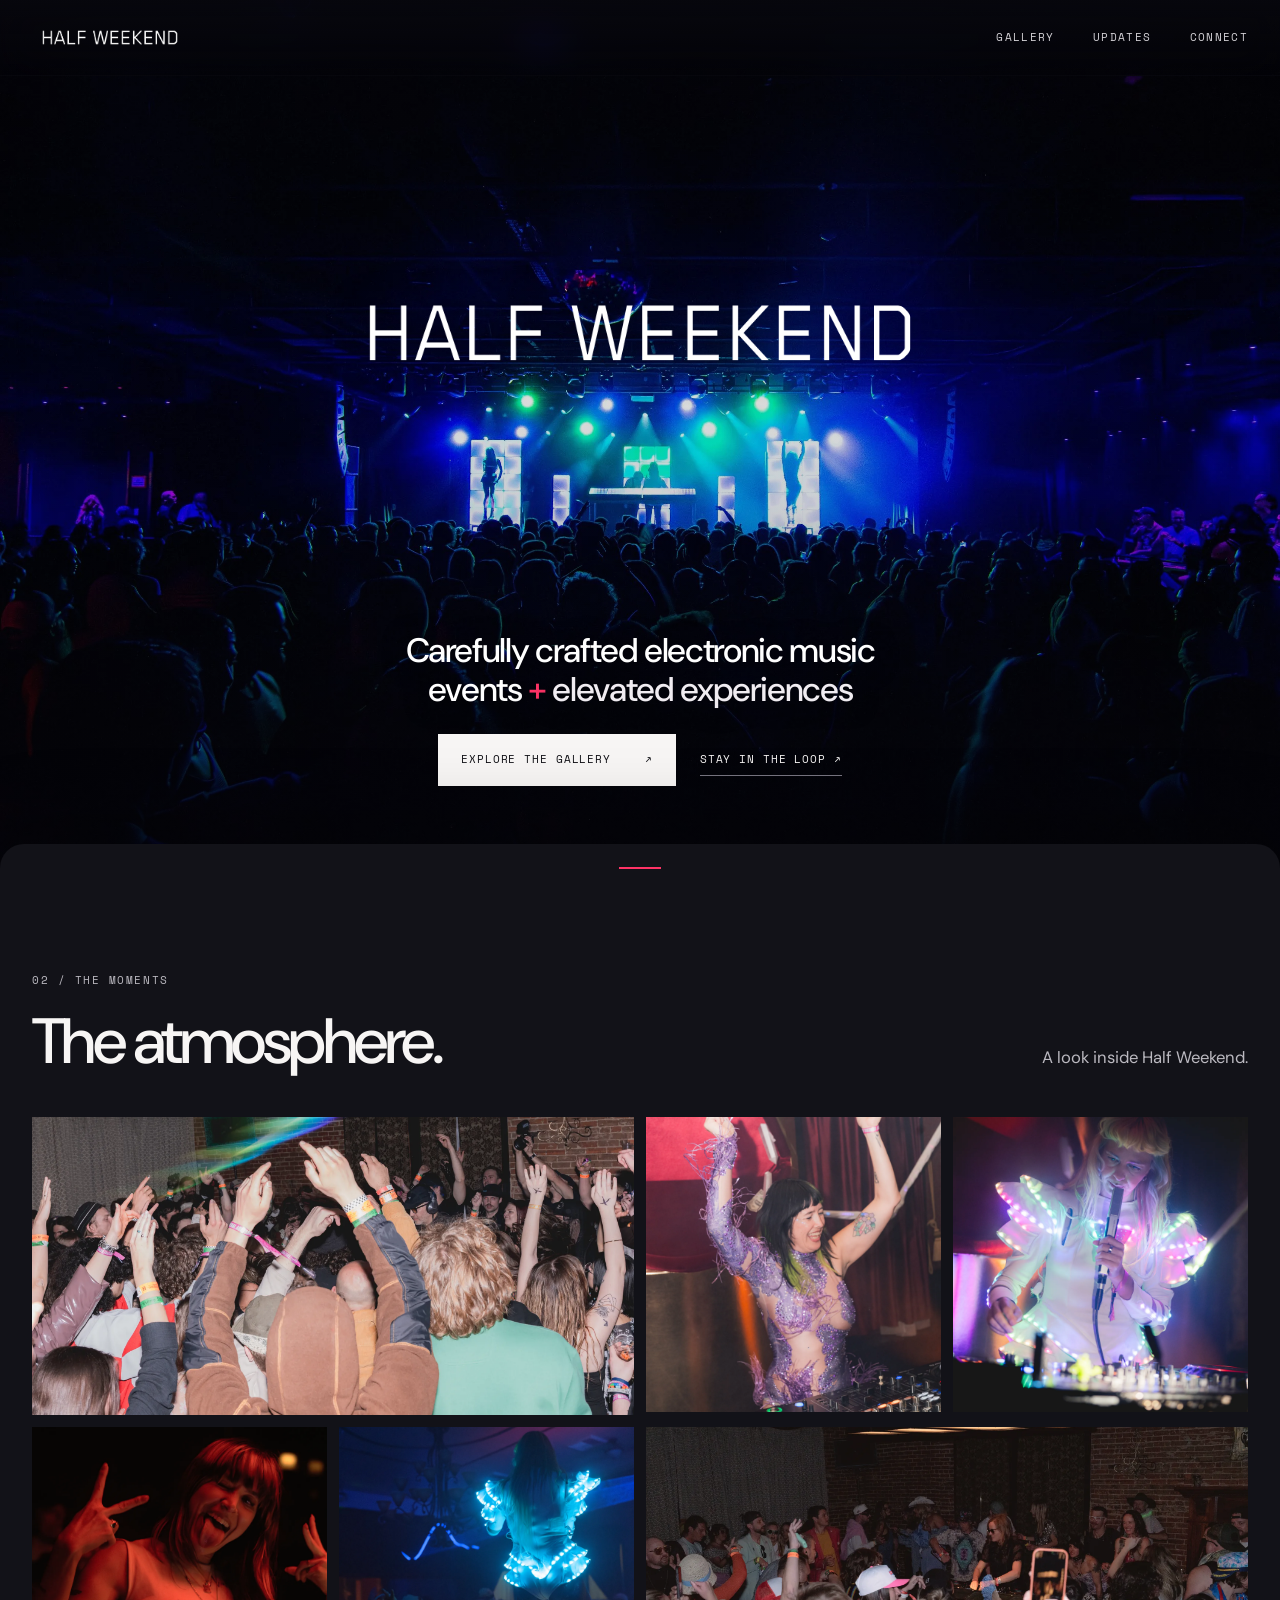
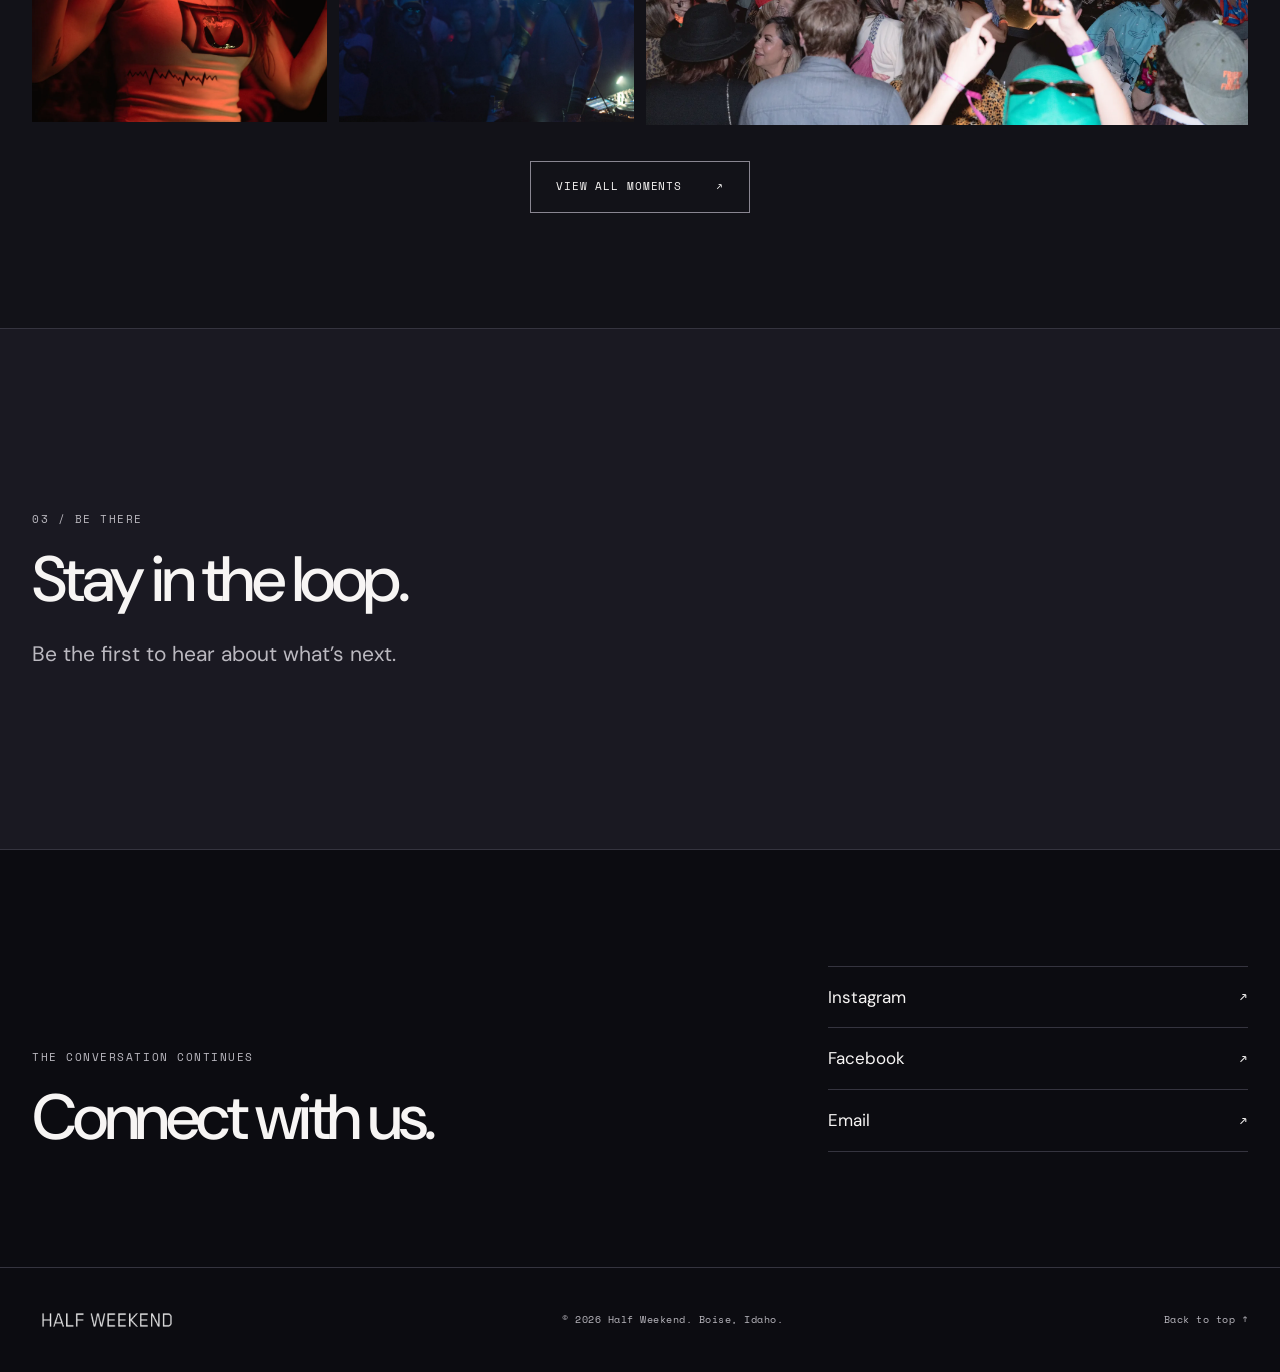
==== commit 4a27ba05: "Build full-width hero with centered white logotype" ====
--- a/index.html
+++ b/index.html
@@ -4,17 +4,23 @@
     <meta charset="UTF-8">
     <meta name="viewport" content="width=device-width, initial-scale=1.0">
     <meta name="theme-color" content="#101015">
-    <title>Half Weekend | Experimental Music Events in Boise</title>
+    <title>Half Weekend | Electronic Music Events in Boise</title>
     <meta name="description" content="Carefully crafted electronic music events + elevated experiences in Boise, Idaho.">
-    <meta property="og:title" content="Half Weekend | Experimental Music Events">
+    <meta property="og:title" content="Half Weekend | Electronic Music Events in Boise">
     <meta property="og:description" content="Carefully crafted electronic music events + elevated experiences in Boise, Idaho.">
-    <meta property="og:image" content="https://halfweekend.com/hero.jpg">
+    <meta property="og:site_name" content="Half Weekend">
+    <meta property="og:image" content="https://halfweekend.com/social-preview.jpg">
+    <meta property="og:image:type" content="image/jpeg">
+    <meta property="og:image:width" content="1200">
+    <meta property="og:image:height" content="630">
+    <meta property="og:image:alt" content="Half Weekend wordmark and event tagline beside a blue-lit electronic music crowd">
     <meta property="og:type" content="website">
     <meta property="og:url" content="https://halfweekend.com">
     <meta name="twitter:card" content="summary_large_image">
-    <meta name="twitter:title" content="Half Weekend | Experimental Music Events">
+    <meta name="twitter:title" content="Half Weekend | Electronic Music Events in Boise">
     <meta name="twitter:description" content="Carefully crafted electronic music events + elevated experiences in Boise, Idaho.">
-    <meta name="twitter:image" content="https://halfweekend.com/hero.jpg">
+    <meta name="twitter:image" content="https://halfweekend.com/social-preview.jpg">
+    <meta name="twitter:image:alt" content="Half Weekend wordmark and event tagline beside a blue-lit electronic music crowd">
     <link rel="icon" type="image/png" href="favicon.png">
     <script type="application/ld+json">
     {
@@ -57,19 +63,19 @@
     </header>
     <main id="main">
         <section class="hero" id="top" aria-labelledby="hero-title">
+            <div class="hero-visual" aria-hidden="true"><div class="hero-photo"></div></div>
             <div class="hero-copy">
                 <div class="hero-copy-inner">
-                    <p class="eyebrow hero-eyebrow"><span class="eyebrow-rule"></span>Boise, Idaho / Electronic music</p>
-                    <img class="hero-logo" src="logo-stack.png" alt="Half Weekend" width="1362" height="753">
-                    <h1 id="hero-title">Carefully crafted electronic music events <span><span class="plus">+</span> elevated experiences</span></h1>
-                    <div class="hero-actions">
-                        <a class="button button-primary" href="#gallery">Explore the gallery <span aria-hidden="true">↗</span></a>
-                        <a class="text-link" href="#signup">Stay in the loop <span aria-hidden="true">↗</span></a>
+                    <img class="hero-logo" src="logo-hero-white-1line.png" alt="Half Weekend" width="1650" height="401">
+                    <div class="hero-message">
+                        <h1 id="hero-title">Carefully crafted electronic music events <span><span class="plus">+</span> elevated experiences</span></h1>
+                        <div class="hero-actions">
+                            <a class="button button-primary" href="#gallery">Explore the gallery <span aria-hidden="true">↗</span></a>
+                            <a class="text-link" href="#signup">Stay in the loop <span aria-hidden="true">↗</span></a>
+                        </div>
                     </div>
                 </div>
-                <span class="hero-index" aria-hidden="true">01 / 03</span>
-            </div>
-            <div class="hero-visual" aria-hidden="true"><div class="hero-photo"></div><span class="photo-caption">Half Weekend / In the room</span></div>
+            </div>
         </section>
 
     <!-- Gallery -->
--- a/style.css
+++ b/style.css
@@ -27,8 +27,8 @@
 .eyebrow-rule { width: 30px; height: 1px; flex: none; background: var(--accent); }
 
 /* Navigation */
-.site-header { position: sticky; top: 0; z-index: 100; height: 76px; background: rgba(12,12,17,.94); border-bottom: 1px solid rgba(255,255,255,.09); backdrop-filter: blur(18px); -webkit-backdrop-filter: blur(18px); transition: box-shadow .45s var(--ease); }
-.site-header.scrolled { box-shadow: 0 12px 38px rgba(0,0,0,.22); }
+.site-header { position: fixed; inset: 0 0 auto; z-index: 100; height: 76px; background: linear-gradient(180deg, rgba(8,8,14,.82), rgba(8,8,14,.12)); border-bottom: 1px solid transparent; backdrop-filter: blur(18px); -webkit-backdrop-filter: blur(18px); transition: background .45s var(--ease), border-color .45s var(--ease), box-shadow .45s var(--ease); }
+.site-header.scrolled { background: rgba(12,12,17,.94); border-bottom-color: rgba(255,255,255,.09); box-shadow: 0 12px 38px rgba(0,0,0,.22); }
 .header-inner { width: min(100% - 64px, 1360px); height: 100%; margin-inline: auto; display: flex; align-items: center; justify-content: space-between; gap: 24px; }
 .brand { display: inline-flex; align-items: center; flex: none; }
 .brand img { width: 156px; height: auto; }
@@ -38,29 +38,29 @@
 .site-nav a:hover { color: white; }
 .site-nav a:hover::after, .site-nav a:focus-visible::after { right: 0; }
 
-/* First impression */
-.hero { min-height: min(820px, calc(100svh - 76px)); display: grid; grid-template-columns: minmax(0, 49%) minmax(0, 51%); background: var(--panel); }
-.hero-copy { position: relative; display: flex; align-items: center; padding: clamp(48px, 7vw, 112px) clamp(32px, 6.2vw, 112px); }
-.hero-copy-inner { width: min(100%, 660px); margin-left: auto; }
-.hero-logo { width: clamp(210px, 21vw, 315px); height: auto; margin: clamp(28px, 5vh, 54px) 0 clamp(24px, 4vh, 42px); animation: rise-in 1s var(--ease) both; }
-.hero-eyebrow { animation: rise-in .85s var(--ease) both; }
-.hero h1 { max-width: 690px; margin: 0; font-size: clamp(2.6rem, 4.05vw, 5rem); font-weight: 500; line-height: 1.08; letter-spacing: -.055em; text-wrap: balance; animation: rise-in 1.1s .12s var(--ease) both; }
-.hero h1 span { color: #c9c6ce; }
+/* Full-width first impression */
+.hero { position: sticky; top: 0; z-index: 0; isolation: isolate; height: 100svh; min-height: 700px; overflow: hidden; background: #090b18; }
+.hero-visual { position: absolute; inset: 0; z-index: 0; overflow: hidden; background: #090b18; }
+.hero-photo { position: absolute; inset: 0; background: linear-gradient(180deg, rgba(5,5,12,.5) 0%, rgba(5,5,12,.12) 36%, rgba(5,5,12,.18) 56%, rgba(5,5,12,.77) 100%), url('hero.jpg') center 43% / cover no-repeat; animation: photo-arrive 2s var(--ease) both; }
+.hero-copy { position: relative; z-index: 1; height: 100%; }
+.hero-copy-inner { position: relative; width: 100%; height: 100%; }
+.hero-logo { position: absolute; top: 28.5%; left: 0; right: 0; width: clamp(390px, 49vw, 700px); height: auto; margin-inline: auto; filter: drop-shadow(0 2px 18px rgba(0,0,0,.75)); animation: rise-in 1s var(--ease) both; }
+.hero-message { position: absolute; left: 50%; bottom: 114px; width: min(calc(100% - 48px), 840px); text-align: center; transform: translateX(-50%); }
+.hero h1 { max-width: 820px; margin: 0 auto; color: #fff; font-size: clamp(28px, 2.65vw, 40px); font-weight: 500; line-height: 1.15; letter-spacing: -.04em; text-wrap: balance; text-shadow: 0 2px 24px rgba(0,0,0,.75); animation: rise-in 1.1s .12s var(--ease) both; }
+.hero h1 span { color: #f0ecf1; }
 .hero h1 .plus { color: var(--accent); }
-.hero-actions { display: flex; align-items: center; flex-wrap: wrap; gap: 28px; margin-top: clamp(30px, 5vh, 54px); animation: rise-in 1.1s .25s var(--ease) both; }
+.hero-actions { display: flex; align-items: center; justify-content: center; flex-wrap: wrap; gap: 24px; margin-top: 25px; animation: rise-in 1.1s .25s var(--ease) both; }
 .button { display: inline-flex; min-height: 52px; align-items: center; justify-content: center; gap: 34px; padding: 12px 22px; border: 1px solid transparent; cursor: pointer; font: 400 11px/1.4 var(--font-label); letter-spacing: .08em; text-transform: uppercase; transition: background .3s ease, color .3s ease, border-color .3s ease, transform .5s var(--ease); }
 .button:hover { transform: translateY(-3px); }
 .button-primary { color: #101015; background: var(--ink); }
 .button-primary:hover { background: var(--accent); }
 .text-link { display: inline-flex; align-items: center; gap: 8px; padding: 8px 0; color: var(--ink); font: 400 11px/1.4 var(--font-label); letter-spacing: .08em; text-transform: uppercase; border-bottom: 1px solid #777581; transition: color .3s ease, border-color .3s ease; }
 .text-link:hover { color: var(--accent); border-color: var(--accent); }
-.hero-index { position: absolute; left: clamp(32px, 6.2vw, 112px); bottom: 26px; color: var(--quiet); font: 400 10px var(--font-label); letter-spacing: .14em; }
-.hero-visual { position: relative; min-width: 0; overflow: hidden; background: #090b18; }
-.hero-photo { position: absolute; inset: 0; background: linear-gradient(180deg, rgba(8,7,16,.08) 45%, rgba(8,7,16,.55) 100%), url('hero.jpg') center center / cover no-repeat; animation: photo-arrive 2s var(--ease) both; }
-.photo-caption { position: absolute; right: clamp(24px, 4vw, 60px); bottom: 30px; color: #f5f3f8; font: 400 10px var(--font-label); letter-spacing: .14em; text-transform: uppercase; text-shadow: 0 1px 8px #000; }
-
 /* Sections and gallery */
 .section { padding: clamp(84px, 9vw, 152px) 0; }
+.gallery-section { position: relative; z-index: 2; margin-top: -56px; padding-top: clamp(96px, 10vw, 144px); border-radius: 24px 24px 0 0; background: var(--panel); box-shadow: 0 -22px 70px rgba(0,0,0,.28); }
+.gallery-section::before { content: ''; position: absolute; top: 23px; left: 50%; width: 42px; height: 2px; background: var(--accent); transform: translateX(-50%); }
+.signup-section, .connect-section, .site-footer { position: relative; z-index: 2; }
 .section-heading { display: flex; align-items: end; justify-content: space-between; gap: 32px; margin-bottom: 42px; }
 .section h2 { margin: 18px 0 0; font-size: clamp(2.55rem, 5vw, 5.2rem); font-weight: 500; line-height: 1.05; letter-spacing: -.055em; }
 .section-intro { margin: 0 0 4px; color: var(--muted); font-size: clamp(15px, 1.3vw, 18px); line-height: 1.55; }
@@ -112,19 +112,14 @@
 .will-reveal.is-visible { opacity: 1; transform: translateY(0); }
 
 @media (max-width: 1100px) {
-  .hero { grid-template-columns: 52% 48%; }
-  .hero-copy { padding-inline: clamp(32px, 5vw, 60px); }
-  .hero-index { left: clamp(32px, 5vw, 60px); }
-  .hero h1 { font-size: clamp(2.55rem, 4.6vw, 4rem); }
+  .hero-logo { width: clamp(390px, 56vw, 610px); }
+  .hero h1 { font-size: clamp(28px, 3.3vw, 36px); }
 }
 @media (max-width: 800px) {
-  .hero { min-height: 0; grid-template-columns: 1fr; }
-  .hero-copy { min-height: 590px; padding: 52px 32px 64px; }
-  .hero-copy-inner { margin: 0; }
-  .hero-logo { width: clamp(200px, 36vw, 280px); margin-block: 28px; }
-  .hero h1 { max-width: 650px; font-size: clamp(2.8rem, 7vw, 4.3rem); }
-  .hero-index { left: 32px; bottom: 20px; }
-  .hero-visual { height: clamp(360px, 56vw, 540px); }
+  .hero { min-height: 700px; }
+  .hero-logo { top: 34%; width: min(72vw, 540px); }
+  .hero-message { bottom: 100px; width: min(calc(100% - 48px), 680px); }
+  .hero h1 { font-size: clamp(28px, 4.3vw, 34px); }
   .gallery-item { grid-column: span 6; }
   .gallery-item:nth-child(6n + 1), .gallery-item:nth-child(6n + 6) { grid-column: span 12; aspect-ratio: 1.8; }
   .signup-layout { grid-template-columns: 1fr; gap: 36px; }
@@ -138,17 +133,16 @@
   .brand img { width: 112px; }
   .site-nav { gap: 12px; }
   .site-nav a { font-size: 9px; letter-spacing: .03em; }
-  .hero-copy { min-height: 0; padding: 42px 24px 62px; }
-  .hero-eyebrow { font-size: 9px; letter-spacing: .06em; }
-  .eyebrow-rule { width: 18px; }
-  .hero-logo { width: 208px; margin-block: 24px; }
-  .hero h1 { font-size: clamp(2.15rem, 10vw, 3.25rem); }
-  .hero-actions { gap: 18px; margin-top: 28px; }
+  .hero { min-height: 680px; }
+  .hero-photo { background: linear-gradient(180deg, rgba(5,5,12,.56) 0%, rgba(5,5,12,.1) 34%, rgba(5,5,12,.24) 52%, rgba(5,5,12,.86) 100%), url('hero.jpg') center center / cover no-repeat; }
+  .hero-logo { top: 36%; width: min(87vw, 420px); }
+  .hero-message { bottom: clamp(74px, 14svh, 118px); width: calc(100% - 40px); }
+  .hero h1 { font-size: clamp(25px, 7.3vw, 32px); line-height: 1.17; }
+  .hero-actions { gap: 14px; margin-top: 22px; }
   .button { min-height: 48px; gap: 18px; padding-inline: 16px; font-size: 10px; }
   .text-link { font-size: 10px; }
-  .hero-index { display: none; }
-  .hero-visual { height: 35svh; min-height: 220px; }
-  .photo-caption { right: 18px; bottom: 18px; font-size: 9px; }
+  .gallery-section { margin-top: -38px; padding-top: 90px; border-radius: 18px 18px 0 0; }
+  .gallery-section::before { top: 17px; width: 34px; }
   .section { padding-block: 74px; }
   .section-heading { display: block; margin-bottom: 28px; }
   .section h2 { margin-top: 14px; }
@@ -165,7 +159,9 @@
   .brand img { width: 96px; }
   .site-nav { gap: 9px; }
   .site-nav a { font-size: 8px; }
-  .hero h1 { font-size: 2.05rem; }
+  .hero h1 { font-size: 24px; }
+  .hero-actions { gap: 10px; }
+  .hero-actions .button { padding-inline: 12px; }
 }
 @media (prefers-reduced-motion: reduce) {
   html { scroll-behavior: auto; }
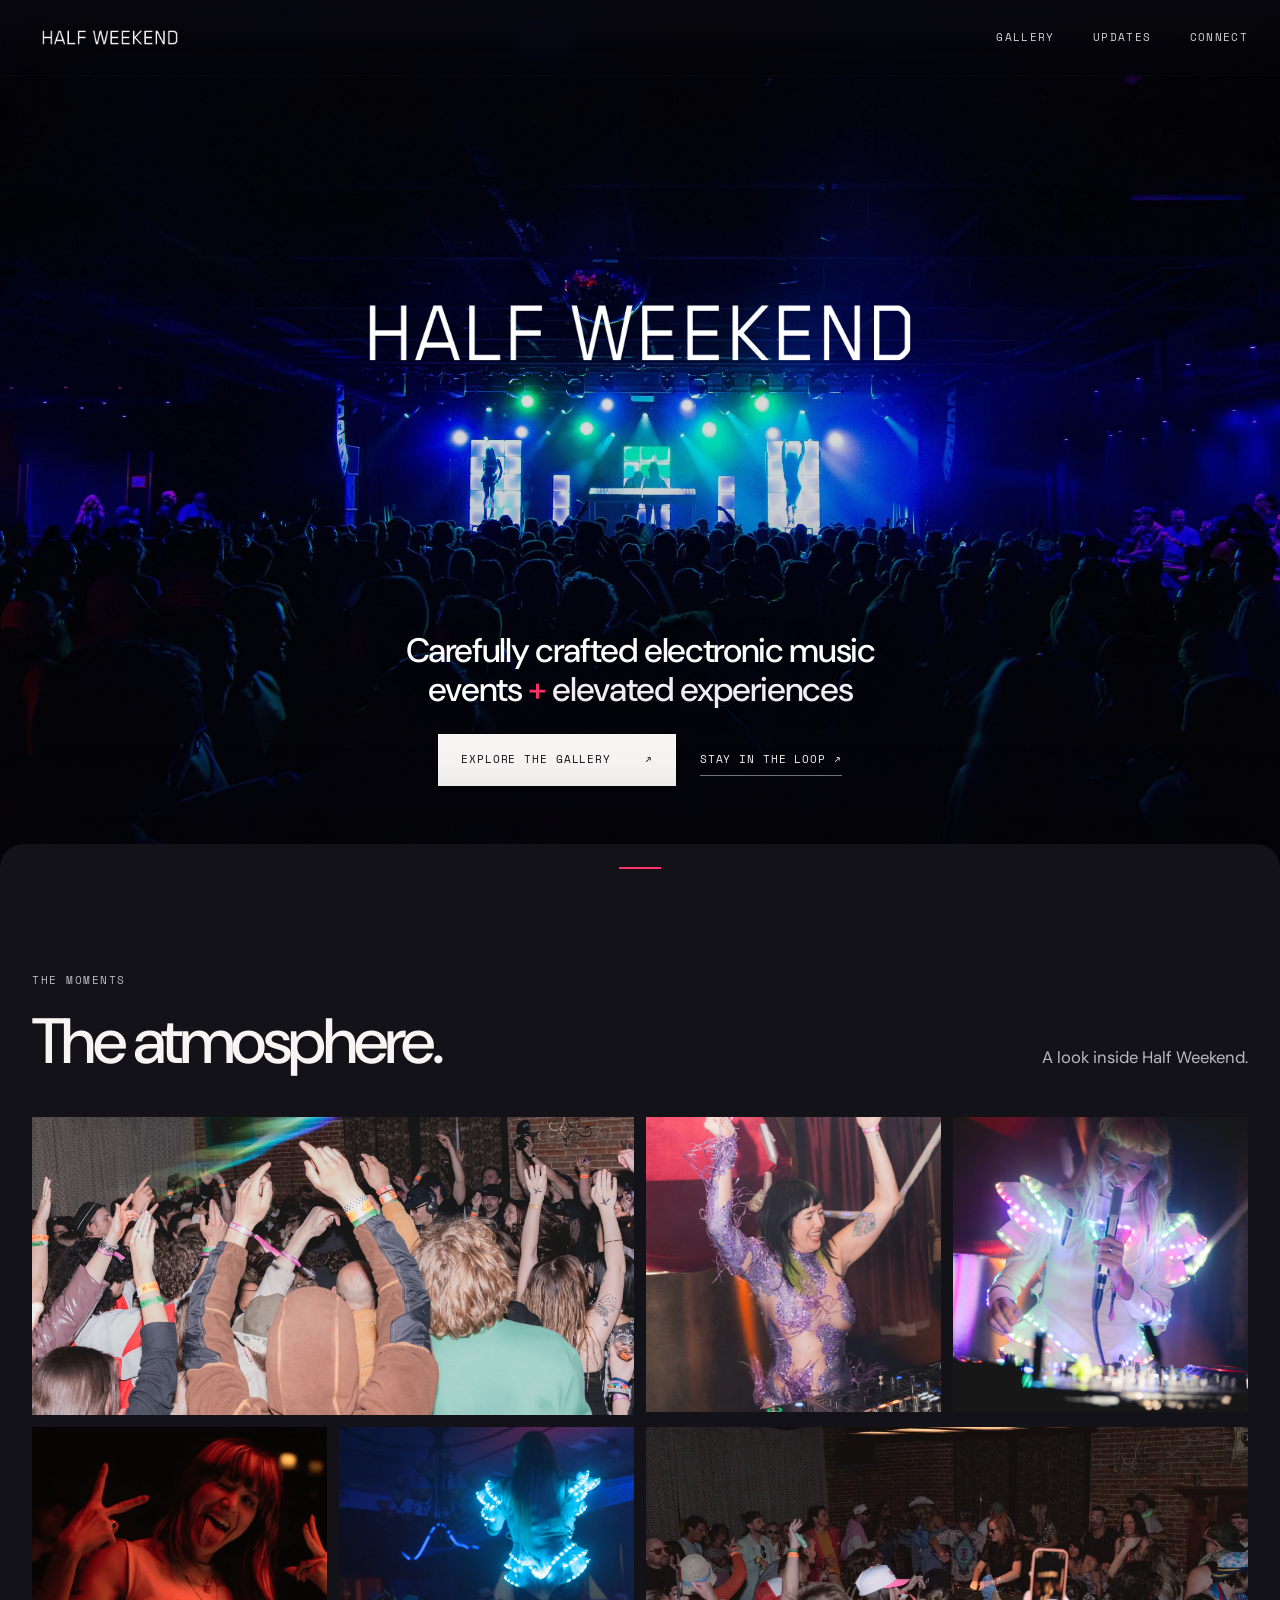
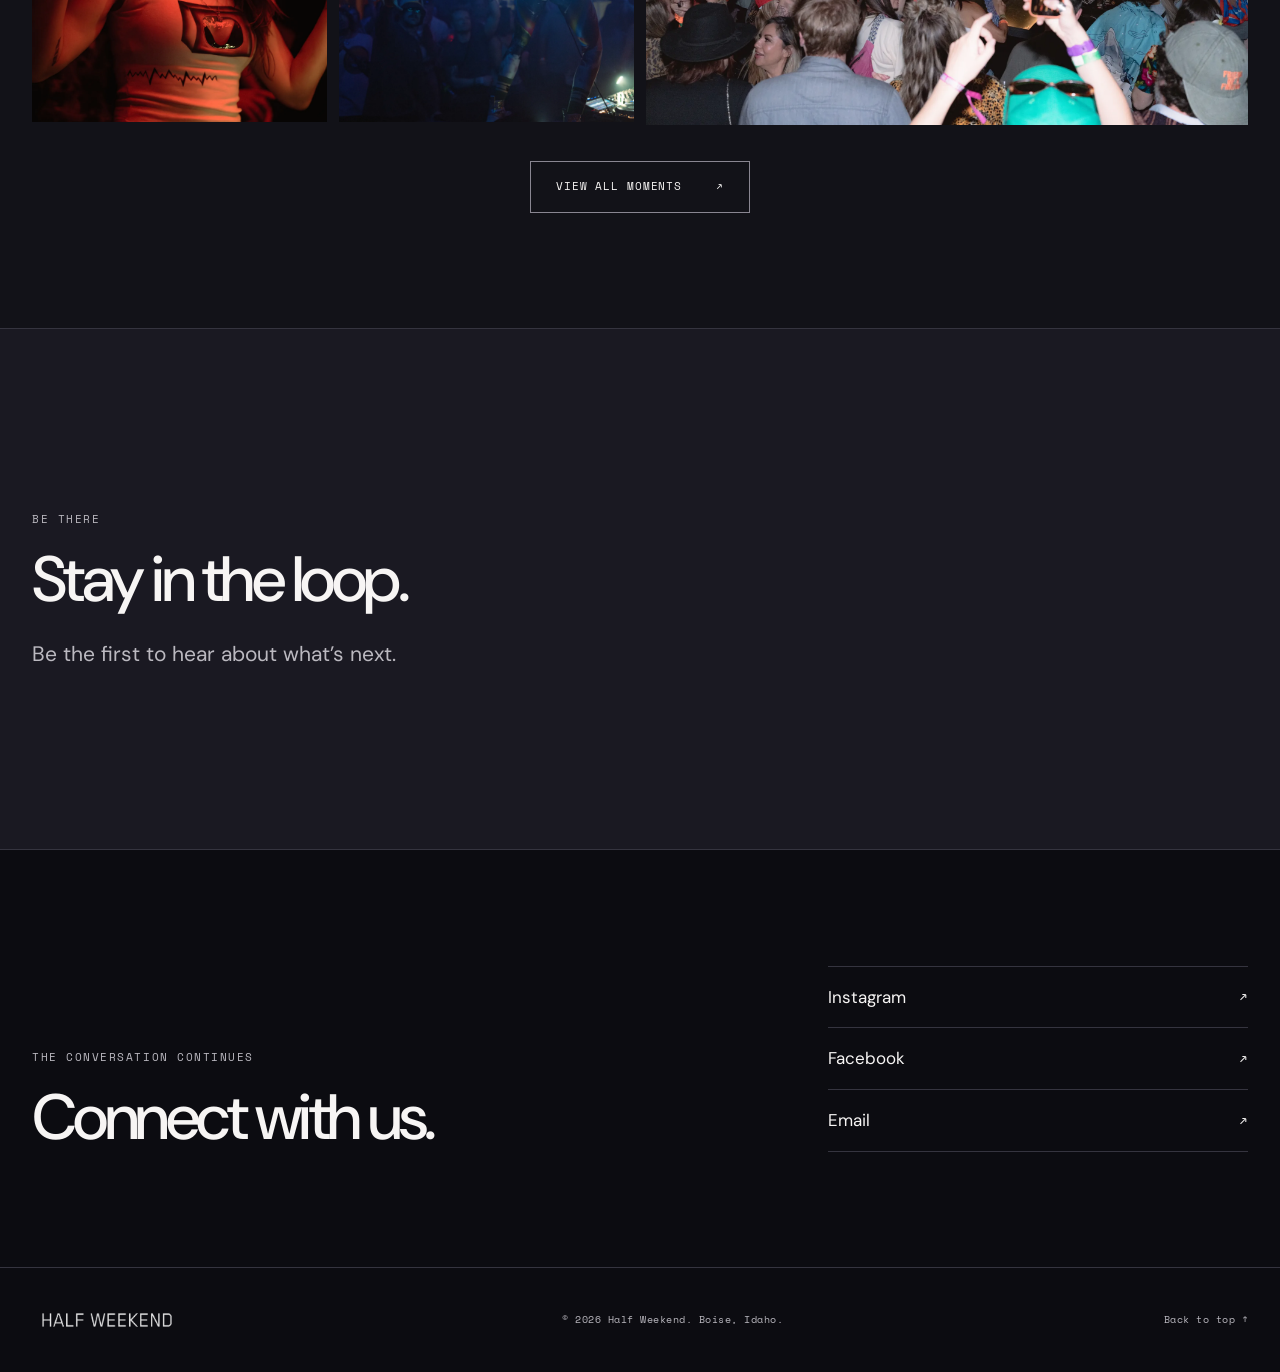
==== commit 142281b4: "Remove gallery and updates section numbers" ====
--- a/index.html
+++ b/index.html
@@ -82,7 +82,7 @@
     <section class="gallery-section section" id="gallery" aria-labelledby="gallery-title">
         <div class="container">
             <div class="section-heading" data-reveal>
-                <div><p class="eyebrow">02 / The moments</p><h2 id="gallery-title">The atmosphere.</h2></div>
+                <div><p class="eyebrow">The moments</p><h2 id="gallery-title">The atmosphere.</h2></div>
                 <p class="section-intro">A look inside Half Weekend.</p>
             </div>
             <div class="gallery-grid" id="gallery-grid">
@@ -191,7 +191,7 @@
     <section class="signup-section section" id="signup" aria-labelledby="signup-title">
         <div class="container signup-layout">
             <div class="signup-copy" data-reveal>
-                <p class="eyebrow">03 / Be there</p>
+                <p class="eyebrow">Be there</p>
                 <h2 id="signup-title">Stay in the loop.</h2>
                 <p>Be the first to hear about what’s next.</p>
             </div>
--- a/style.css
+++ b/style.css
@@ -85,6 +85,7 @@
 .signup-embed iframe { border: 0; }
 
 /* Connect and footer */
+.connect-section { background: var(--bg); }
 .connect-layout { display: flex; align-items: end; justify-content: space-between; gap: 48px; }
 .connect-layout h2 { margin-bottom: 0; }
 .connect-links { width: min(100%, 420px); }
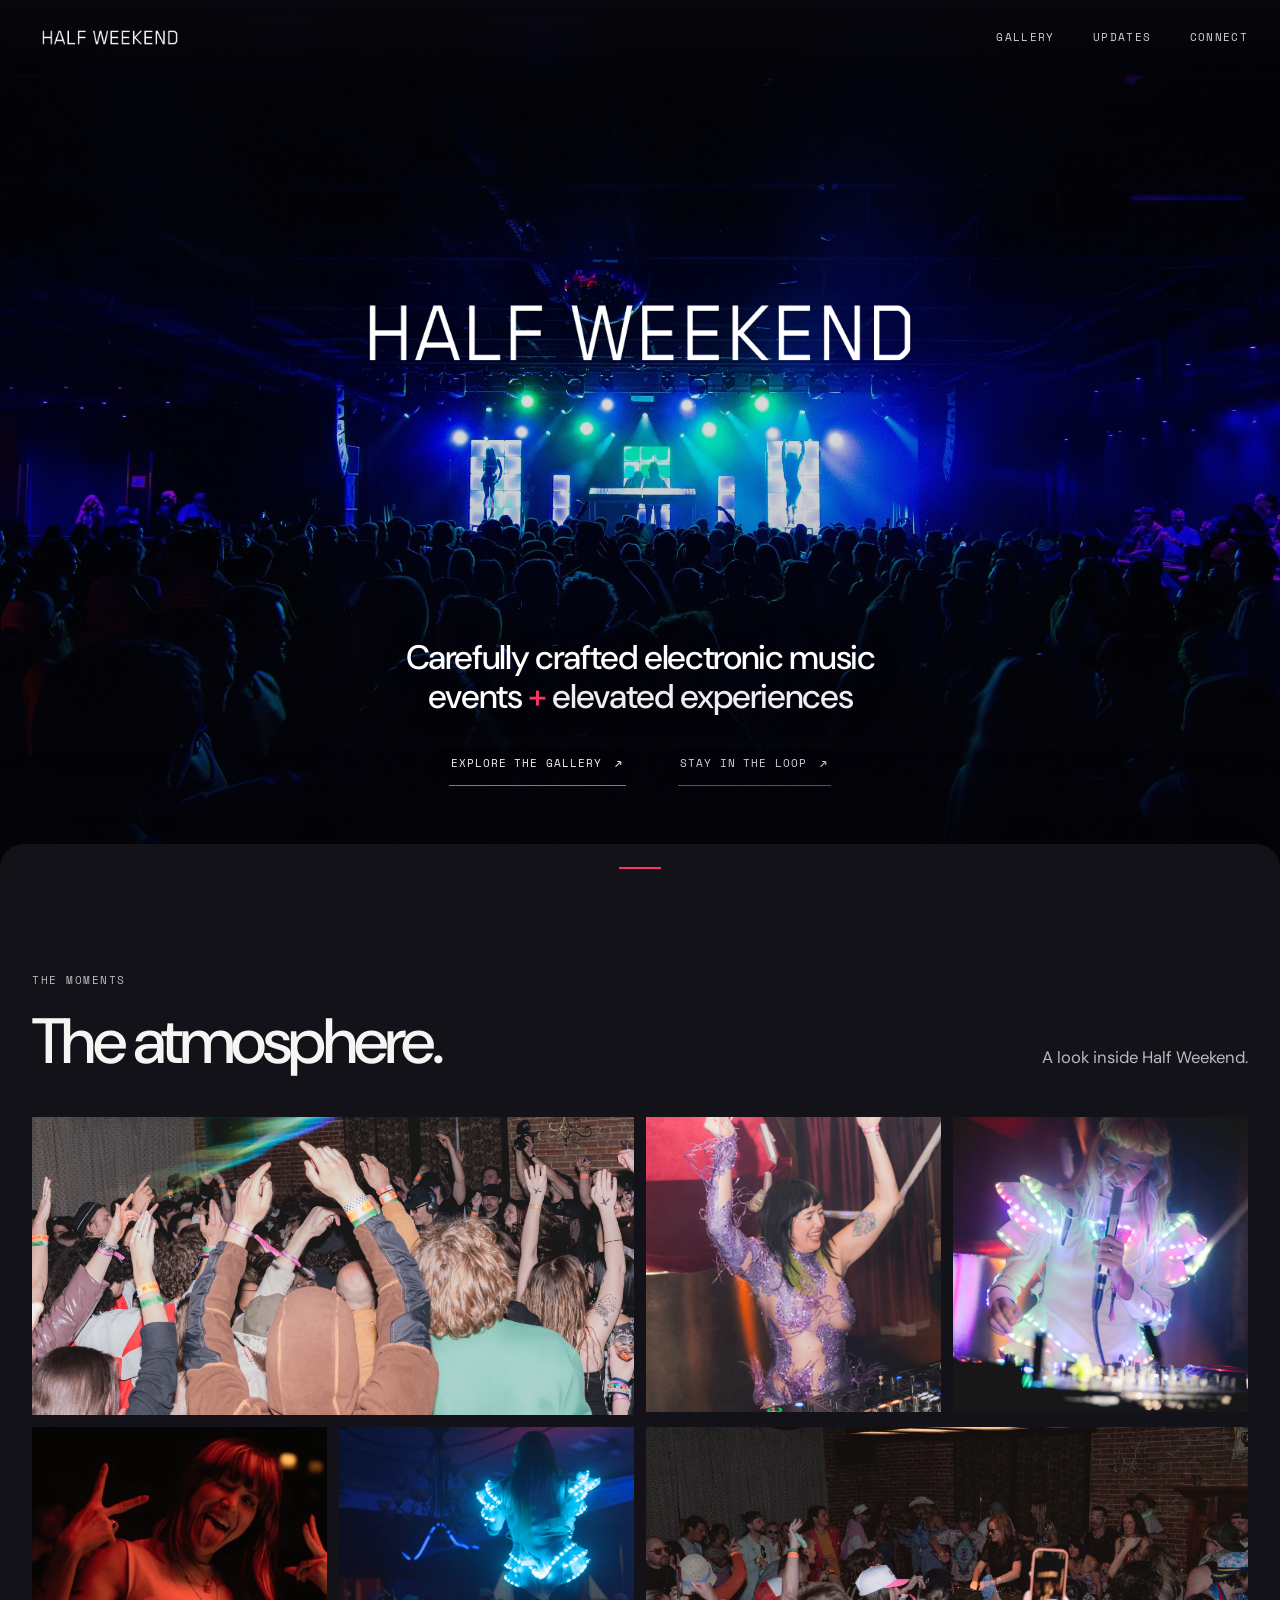
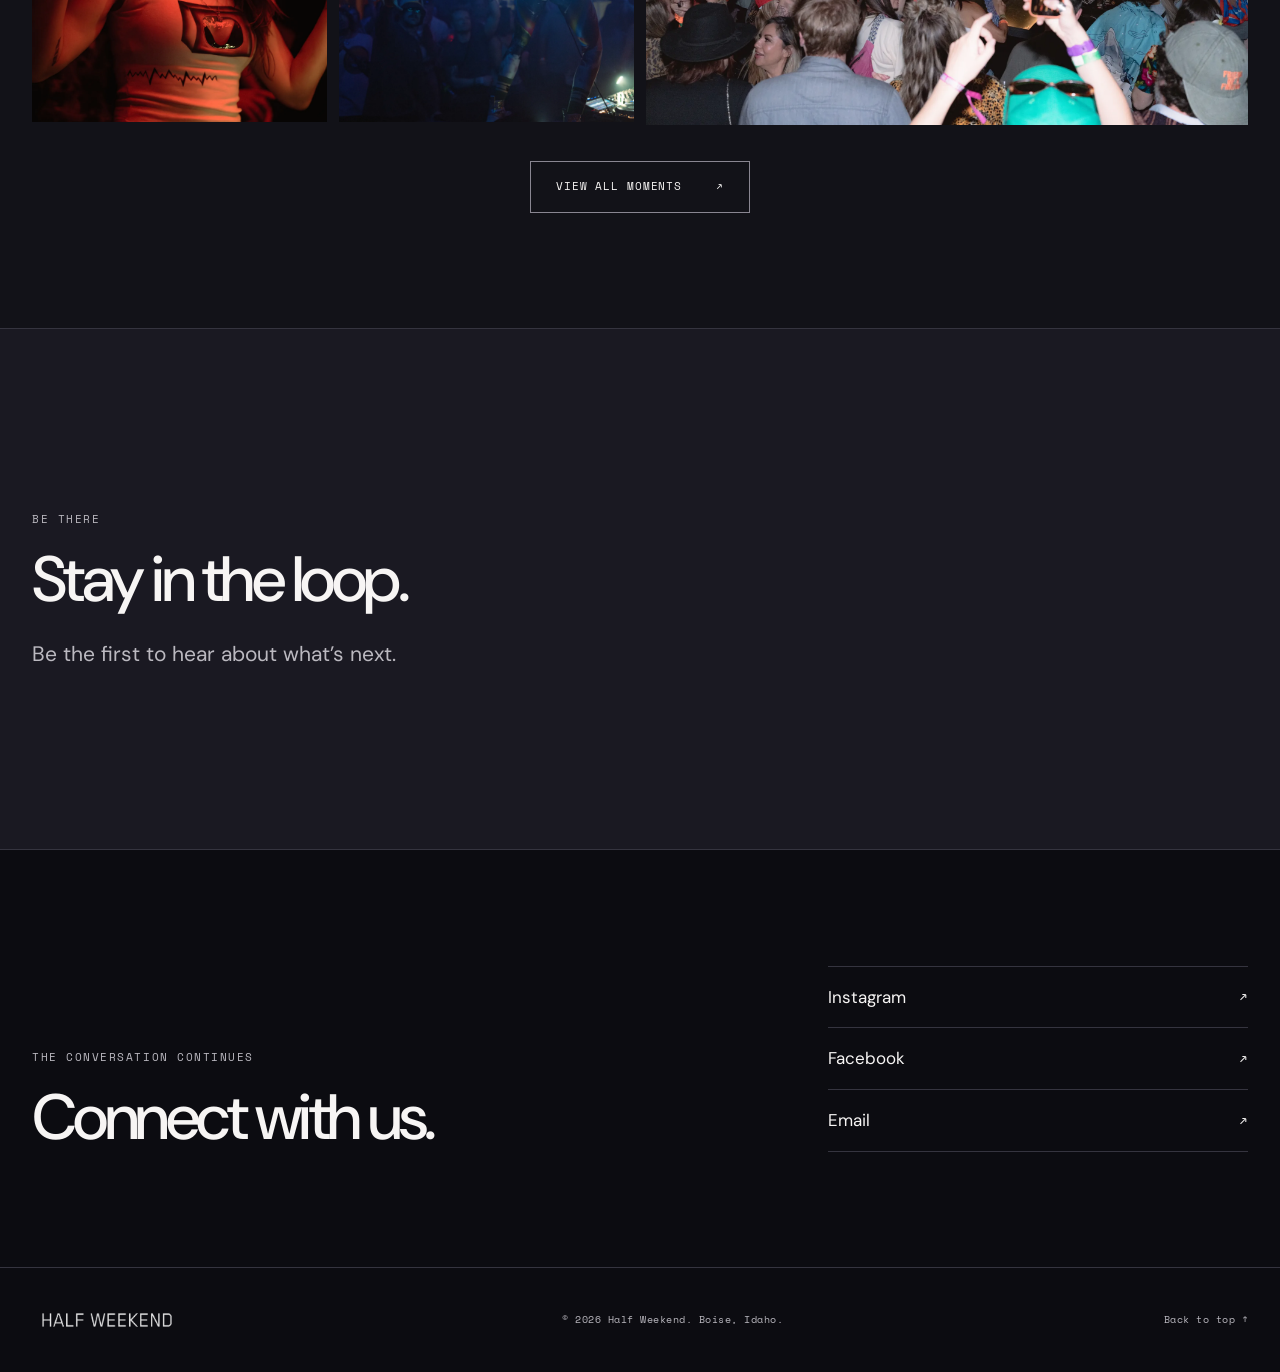
==== commit c505cd67: "Quiet hero actions to restore visual balance" ====
--- a/index.html
+++ b/index.html
@@ -70,8 +70,8 @@
                     <div class="hero-message">
                         <h1 id="hero-title">Carefully crafted electronic music events <span><span class="plus">+</span> elevated experiences</span></h1>
                         <div class="hero-actions">
-                            <a class="button button-primary" href="#gallery">Explore the gallery <span aria-hidden="true">↗</span></a>
-                            <a class="text-link" href="#signup">Stay in the loop <span aria-hidden="true">↗</span></a>
+                            <a class="hero-action" href="#gallery">Explore the gallery <span aria-hidden="true">↗</span></a>
+                            <a class="hero-action" href="#signup">Stay in the loop <span aria-hidden="true">↗</span></a>
                         </div>
                     </div>
                 </div>
--- a/style.css
+++ b/style.css
@@ -49,13 +49,14 @@
 .hero h1 { max-width: 820px; margin: 0 auto; color: #fff; font-size: clamp(28px, 2.65vw, 40px); font-weight: 500; line-height: 1.15; letter-spacing: -.04em; text-wrap: balance; text-shadow: 0 2px 24px rgba(0,0,0,.75); animation: rise-in 1.1s .12s var(--ease) both; }
 .hero h1 span { color: #f0ecf1; }
 .hero h1 .plus { color: var(--accent); }
-.hero-actions { display: flex; align-items: center; justify-content: center; flex-wrap: wrap; gap: 24px; margin-top: 25px; animation: rise-in 1.1s .25s var(--ease) both; }
+.hero-actions { display: flex; align-items: center; justify-content: center; flex-wrap: wrap; gap: clamp(26px, 4vw, 56px); margin-top: 26px; animation: rise-in 1.1s .25s var(--ease) both; }
+.hero-action { display: inline-flex; min-height: 44px; align-items: center; gap: 12px; padding: 8px 2px; color: var(--ink); border-bottom: 1px solid rgba(247,245,244,.52); font: 400 11px/1.4 var(--font-label); letter-spacing: .09em; text-transform: uppercase; text-shadow: 0 1px 12px rgba(0,0,0,.7); transition: color .3s ease, border-color .3s ease, transform .5s var(--ease); }
+.hero-action:last-child { color: #d5d2da; border-bottom-color: rgba(247,245,244,.35); }
+.hero-action:hover { color: white; border-color: var(--accent); transform: translateY(-2px); }
+.hero-action span { font-size: 14px; transition: transform .5s var(--ease); }
+.hero-action:hover span { transform: translate(2px,-2px); }
 .button { display: inline-flex; min-height: 52px; align-items: center; justify-content: center; gap: 34px; padding: 12px 22px; border: 1px solid transparent; cursor: pointer; font: 400 11px/1.4 var(--font-label); letter-spacing: .08em; text-transform: uppercase; transition: background .3s ease, color .3s ease, border-color .3s ease, transform .5s var(--ease); }
 .button:hover { transform: translateY(-3px); }
-.button-primary { color: #101015; background: var(--ink); }
-.button-primary:hover { background: var(--accent); }
-.text-link { display: inline-flex; align-items: center; gap: 8px; padding: 8px 0; color: var(--ink); font: 400 11px/1.4 var(--font-label); letter-spacing: .08em; text-transform: uppercase; border-bottom: 1px solid #777581; transition: color .3s ease, border-color .3s ease; }
-.text-link:hover { color: var(--accent); border-color: var(--accent); }
 /* Sections and gallery */
 .section { padding: clamp(84px, 9vw, 152px) 0; }
 .gallery-section { position: relative; z-index: 2; margin-top: -56px; padding-top: clamp(96px, 10vw, 144px); border-radius: 24px 24px 0 0; background: var(--panel); box-shadow: 0 -22px 70px rgba(0,0,0,.28); }
@@ -139,9 +140,9 @@
   .hero-logo { top: 36%; width: min(87vw, 420px); }
   .hero-message { bottom: clamp(74px, 14svh, 118px); width: calc(100% - 40px); }
   .hero h1 { font-size: clamp(25px, 7.3vw, 32px); line-height: 1.17; }
-  .hero-actions { gap: 14px; margin-top: 22px; }
+  .hero-actions { gap: 20px; margin-top: 22px; }
+  .hero-action { gap: 8px; font-size: 10px; }
   .button { min-height: 48px; gap: 18px; padding-inline: 16px; font-size: 10px; }
-  .text-link { font-size: 10px; }
   .gallery-section { margin-top: -38px; padding-top: 90px; border-radius: 18px 18px 0 0; }
   .gallery-section::before { top: 17px; width: 34px; }
   .section { padding-block: 74px; }
@@ -161,8 +162,8 @@
   .site-nav { gap: 9px; }
   .site-nav a { font-size: 8px; }
   .hero h1 { font-size: 24px; }
-  .hero-actions { gap: 10px; }
-  .hero-actions .button { padding-inline: 12px; }
+  .hero-actions { gap: 12px; }
+  .hero-action { font-size: 9px; }
 }
 @media (prefers-reduced-motion: reduce) {
   html { scroll-behavior: auto; }
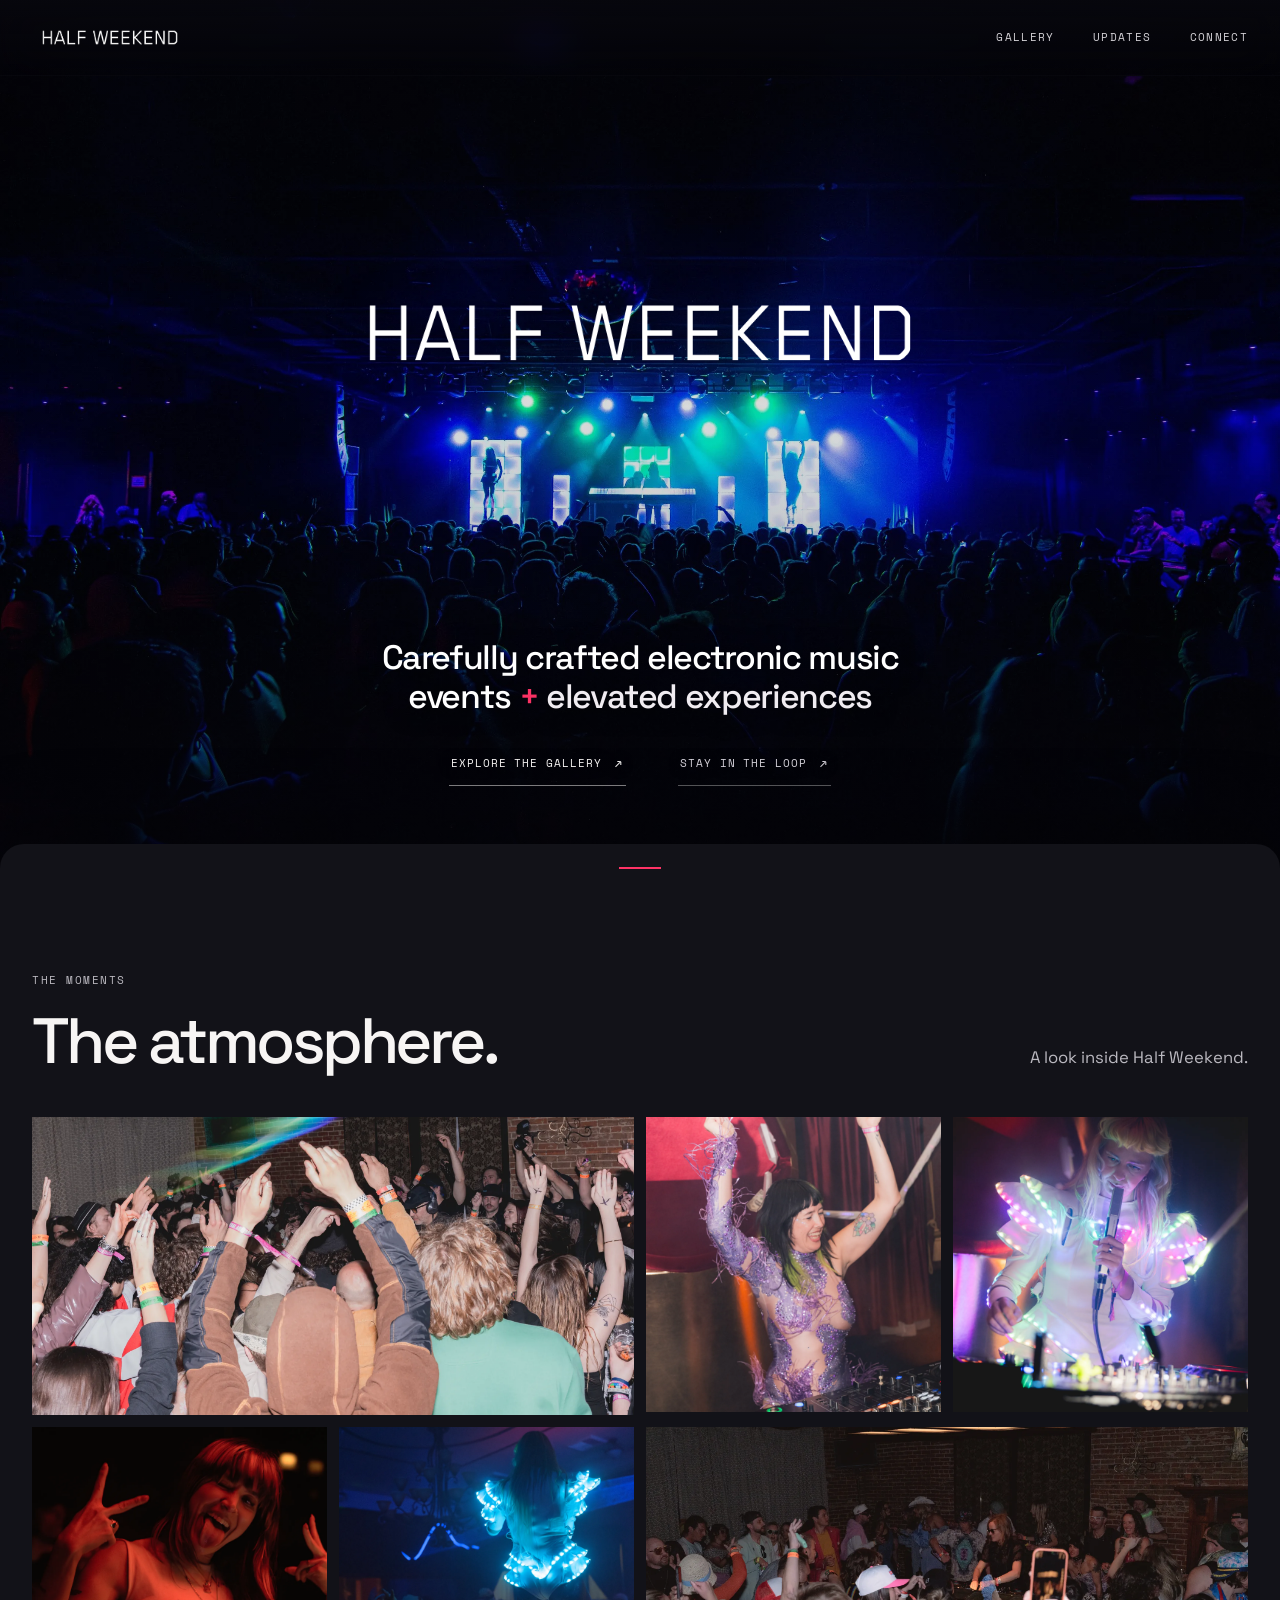
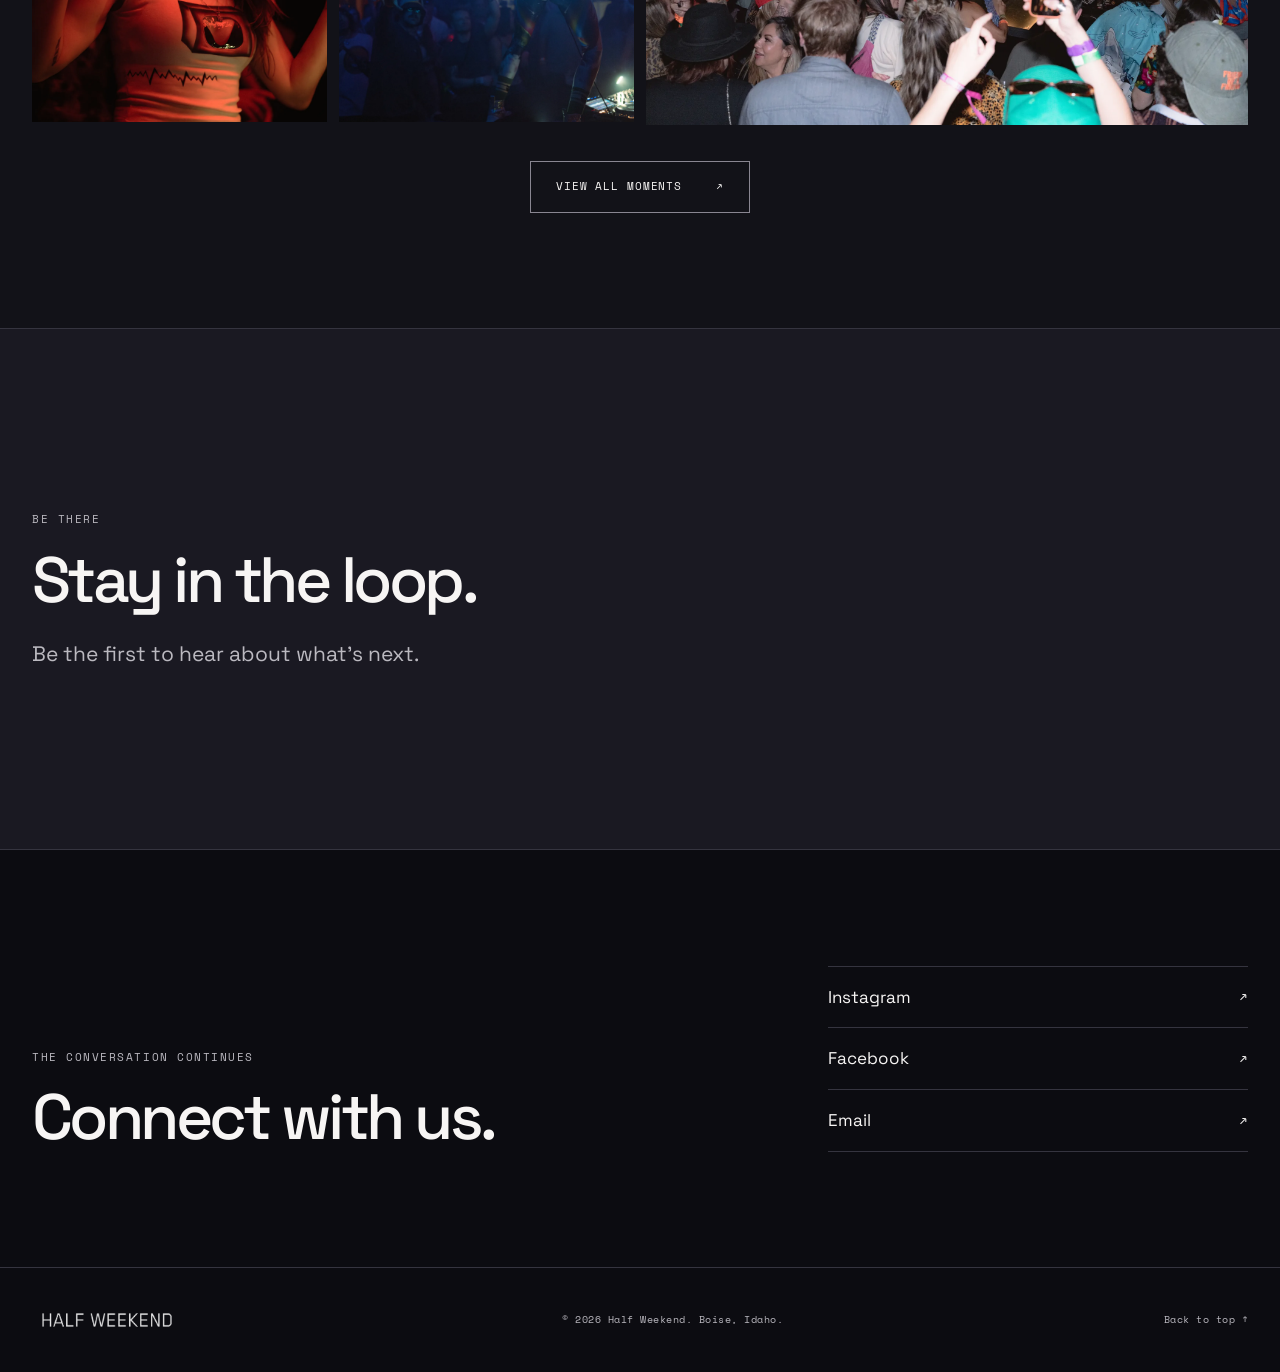
==== commit 6ed6b243: "Use Space Grotesk for primary site typography" ====
--- a/index.html
+++ b/index.html
@@ -42,7 +42,7 @@
     </script>
     <link rel="preconnect" href="https://fonts.googleapis.com">
     <link rel="preconnect" href="https://fonts.gstatic.com" crossorigin>
-    <link href="https://fonts.googleapis.com/css2?family=DM+Sans:wght@400;500;600;700&family=Space+Mono:wght@400;700&display=swap" rel="stylesheet">
+    <link href="https://fonts.googleapis.com/css2?family=Space+Grotesk:wght@400;500;600;700&family=Space+Mono:wght@400;700&display=swap" rel="stylesheet">
     <link rel="preload" href="hero.jpg" as="image">
     <link rel="stylesheet" href="style.css">
     <script src="script.js" defer></script>
--- a/style.css
+++ b/style.css
@@ -7,7 +7,7 @@
   --panel-alt: #1a1922;
   --line: #35343f;
   --accent: #ff3366;
-  --font-body: 'DM Sans', Arial, sans-serif;
+  --font-body: 'Space Grotesk', Arial, sans-serif;
   --font-label: 'Space Mono', monospace;
   --ease: cubic-bezier(.22, 1, .36, 1);
 }
